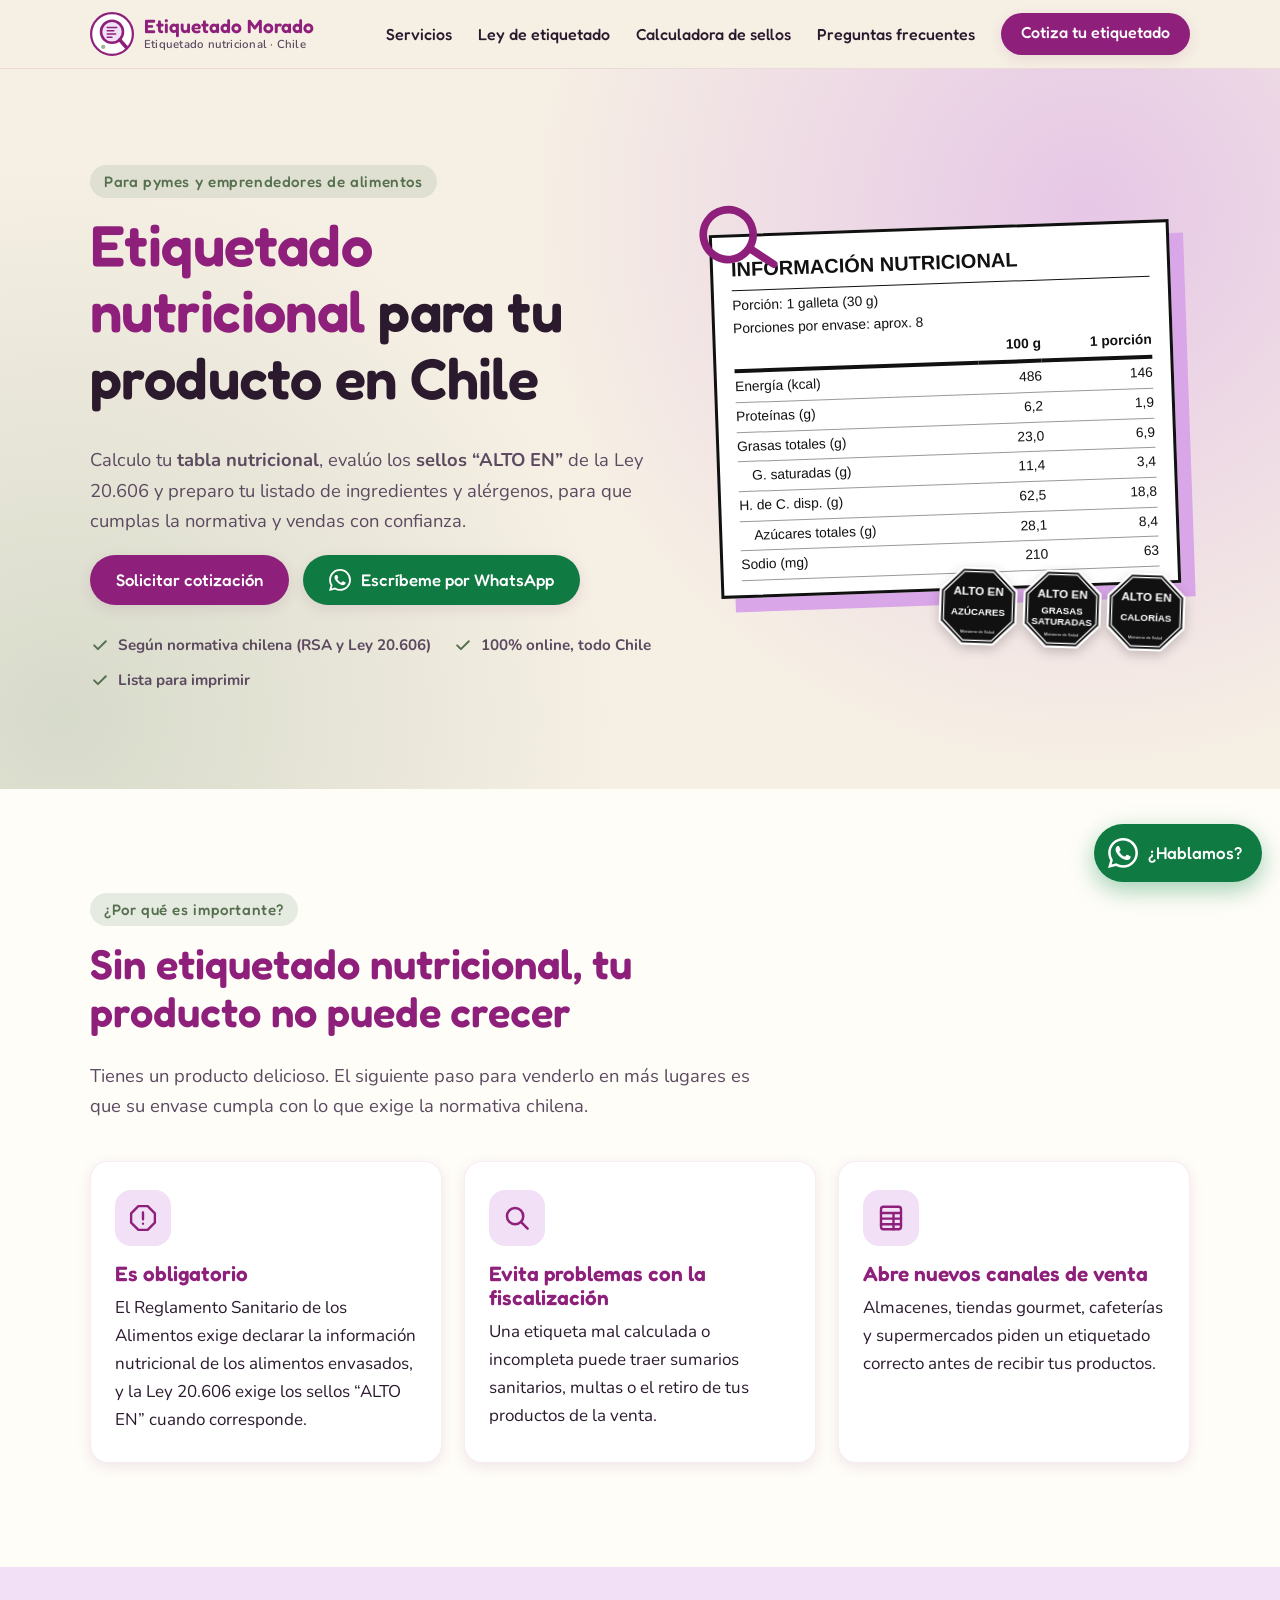
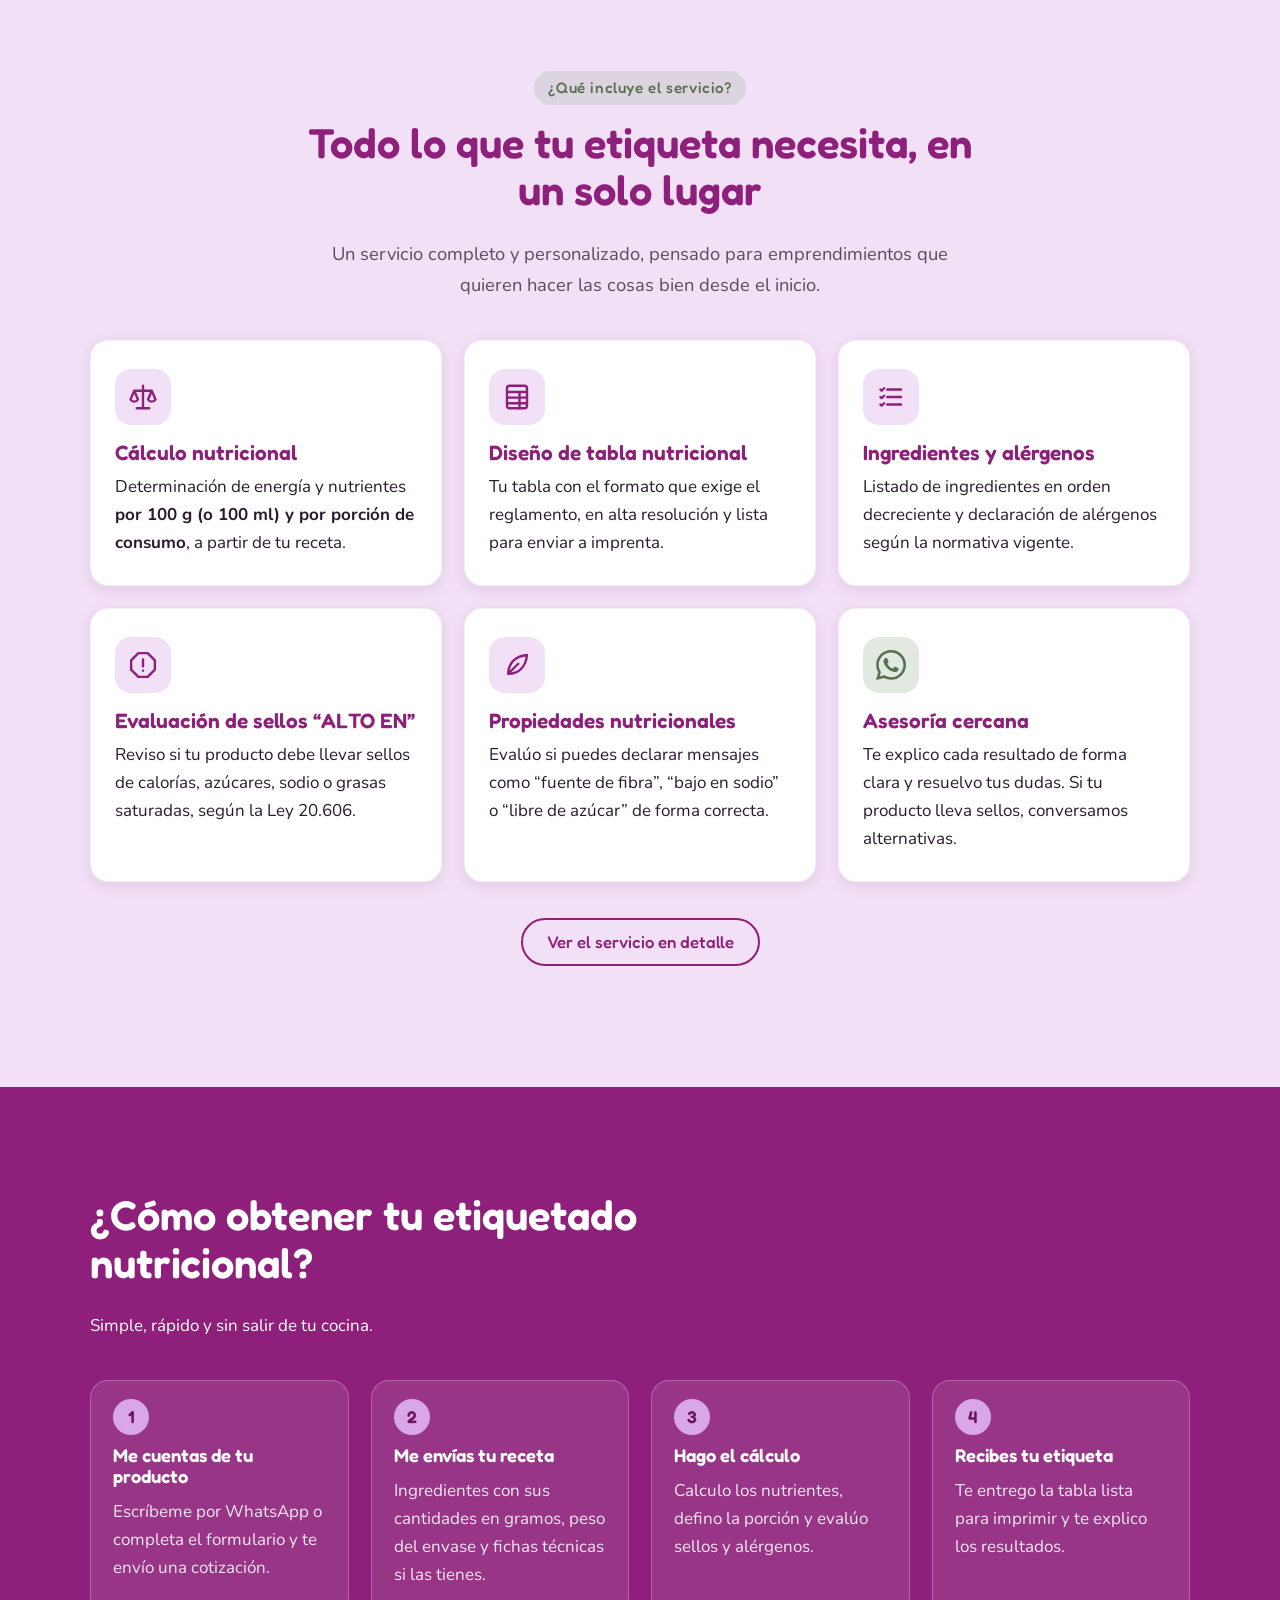
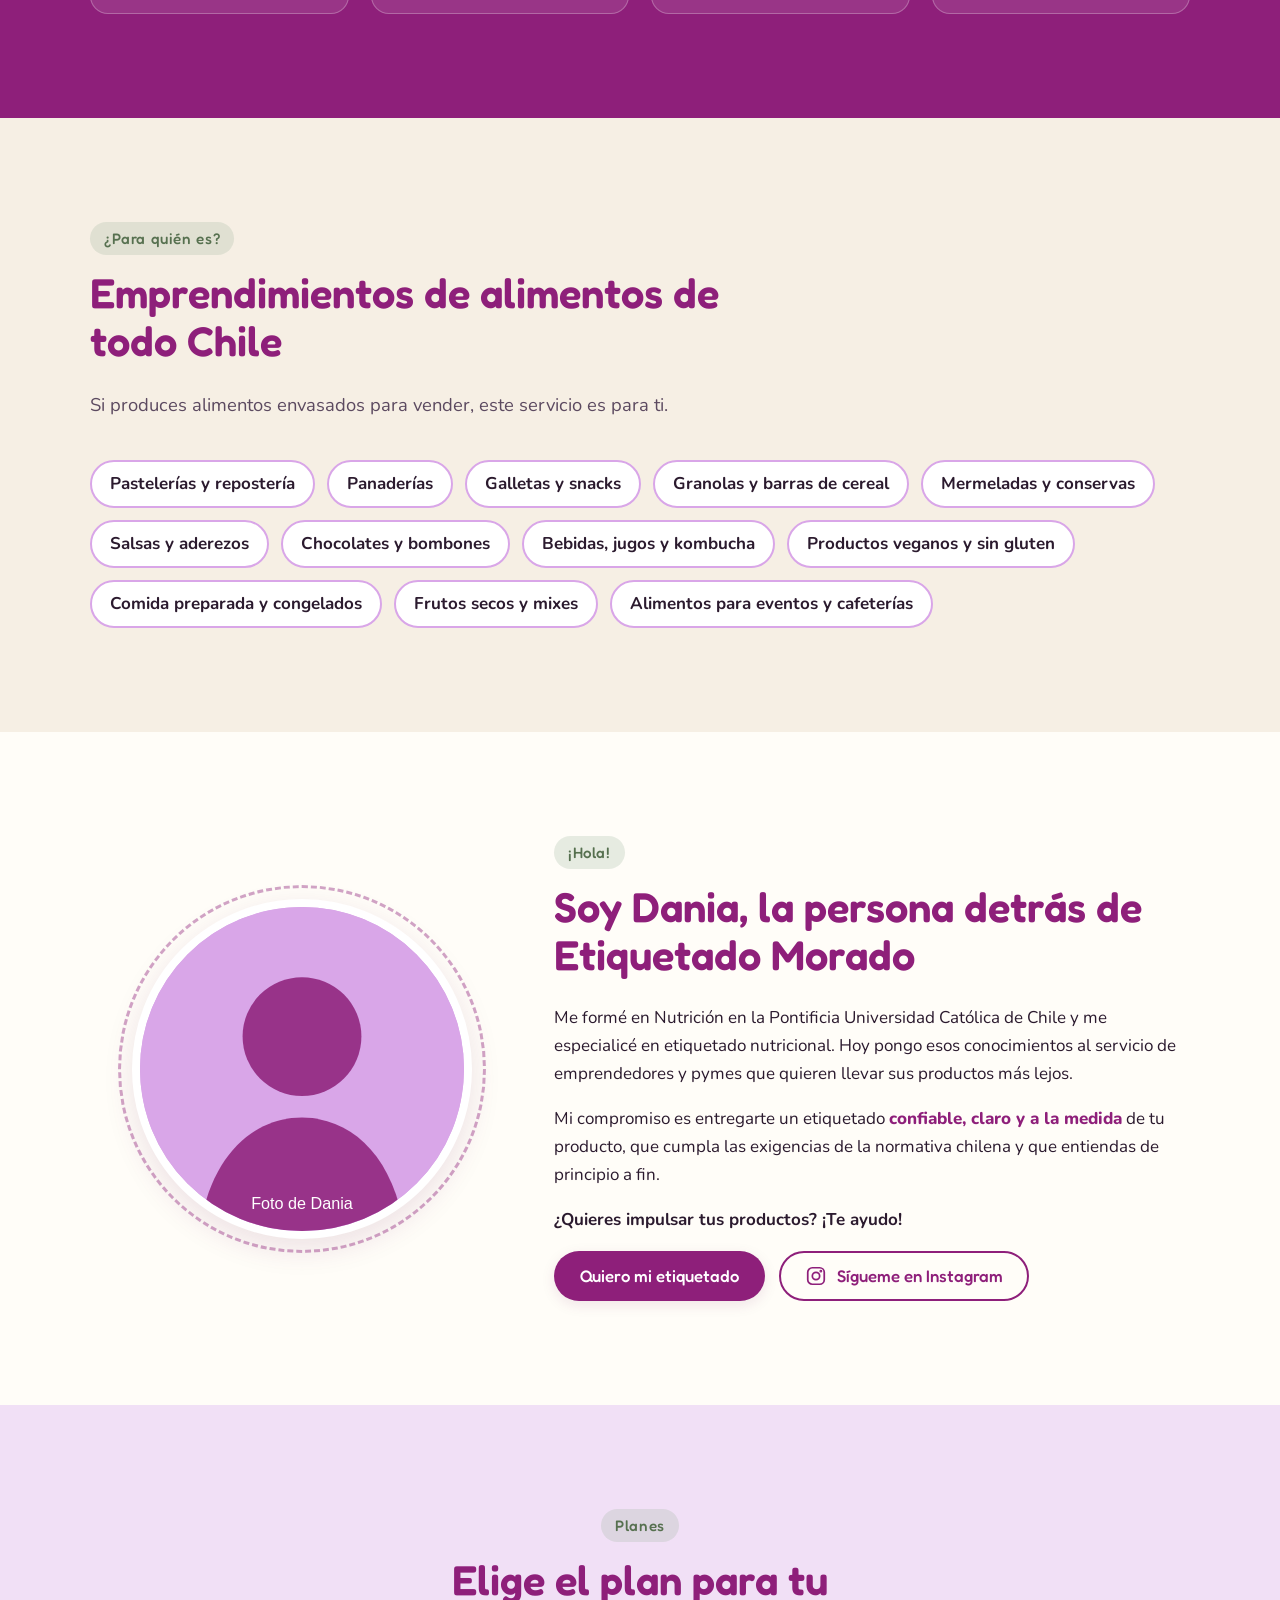
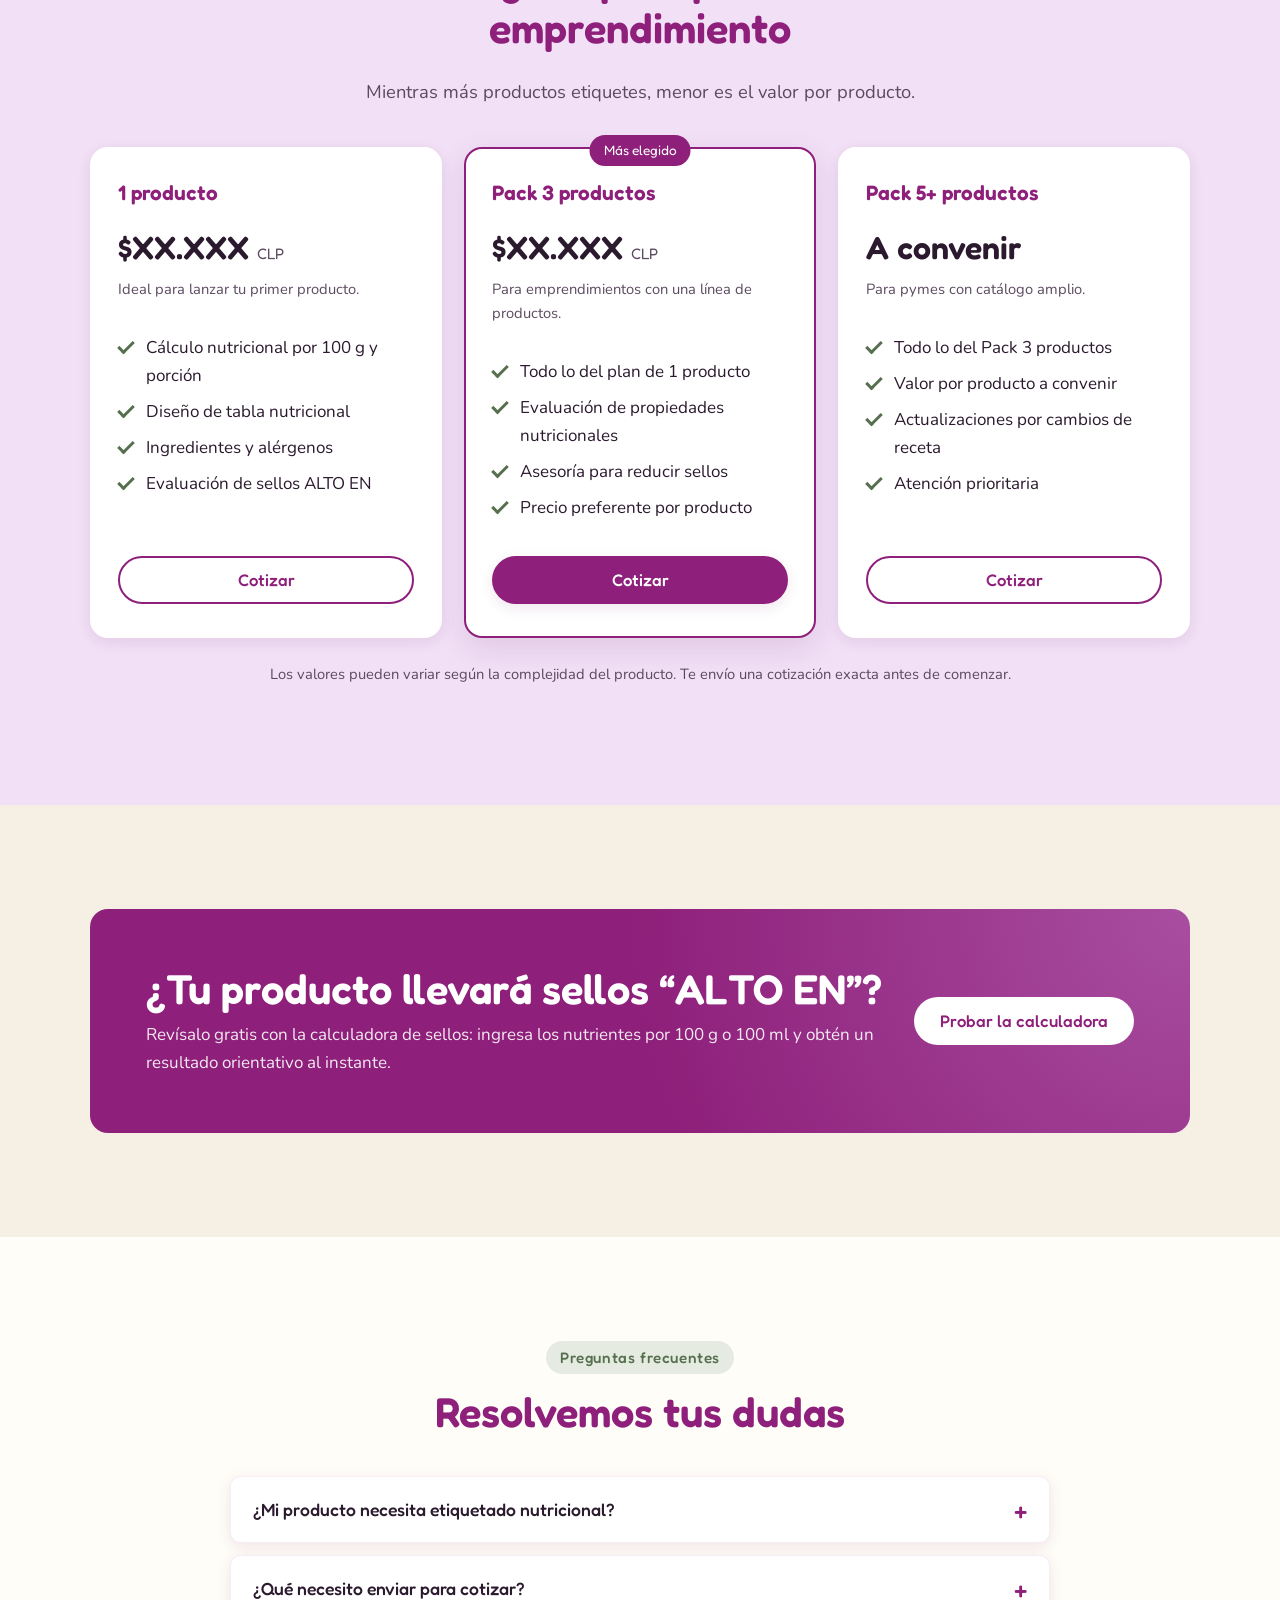
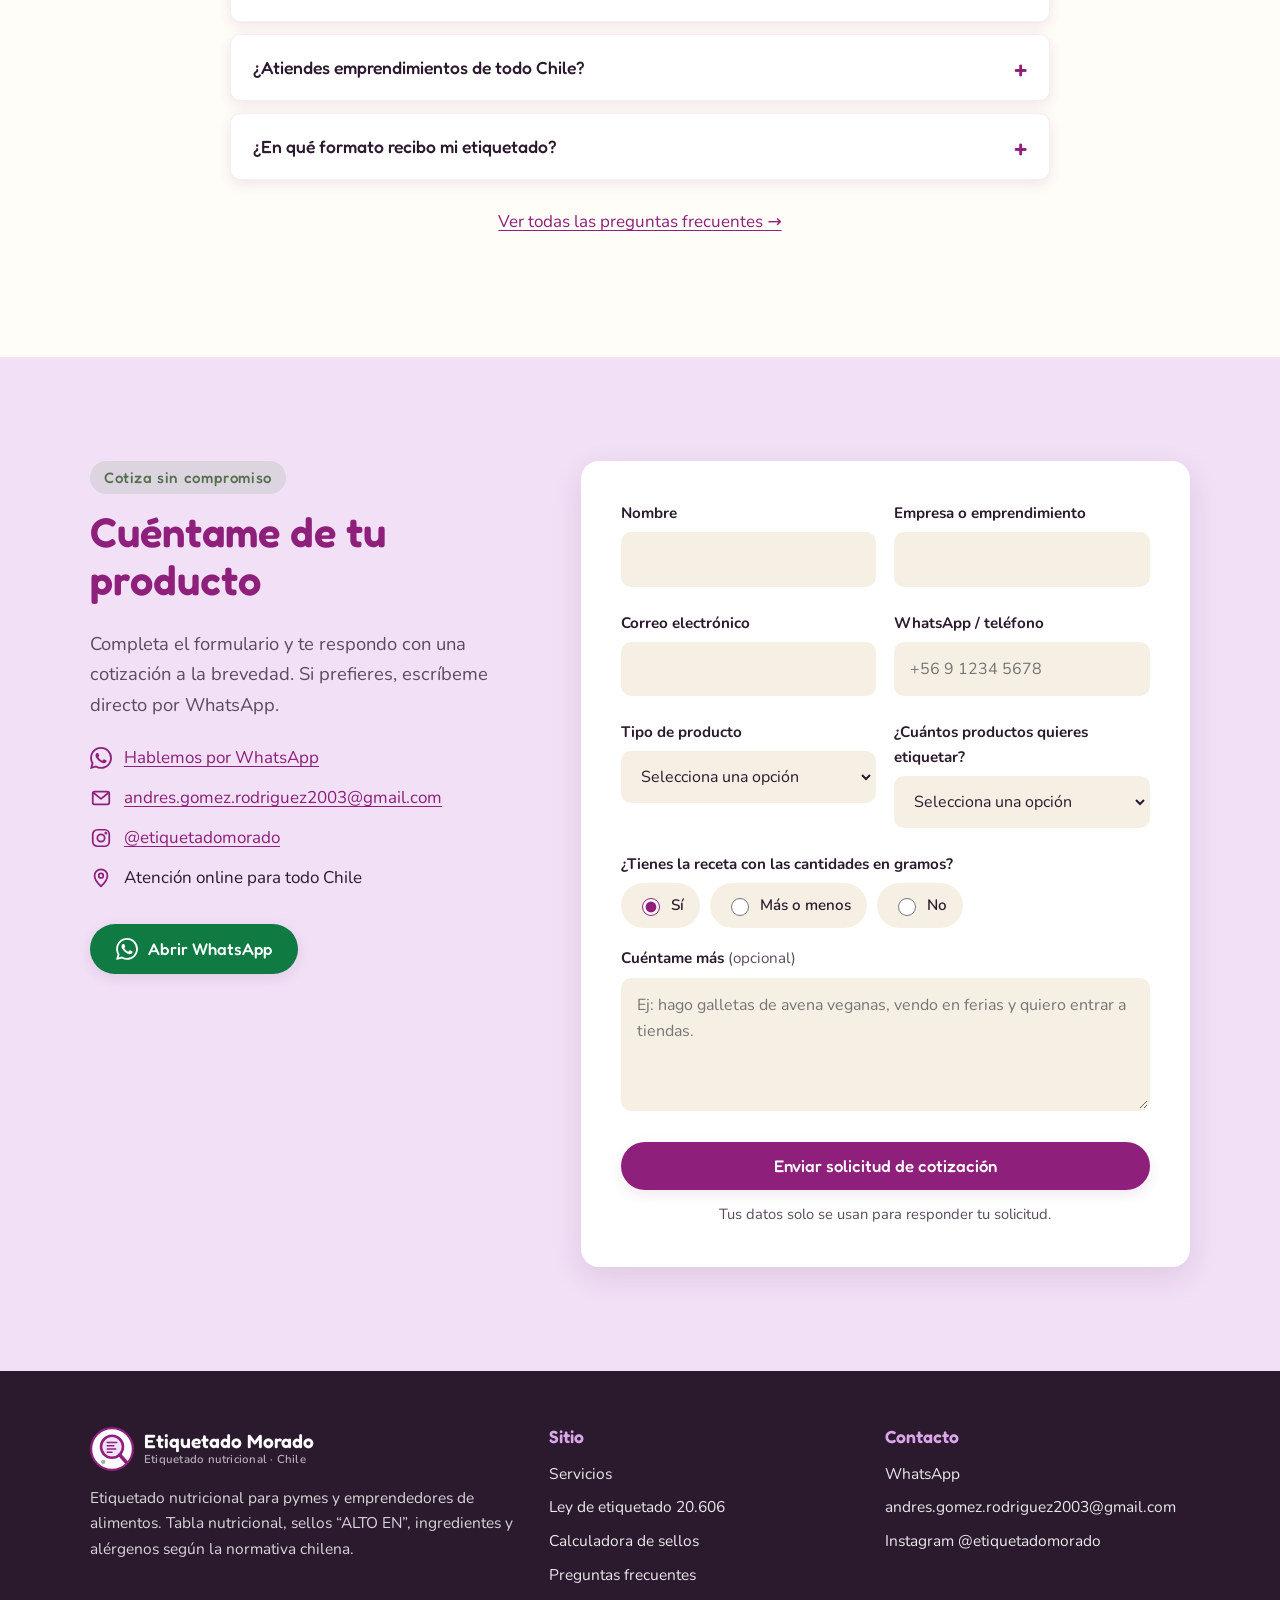
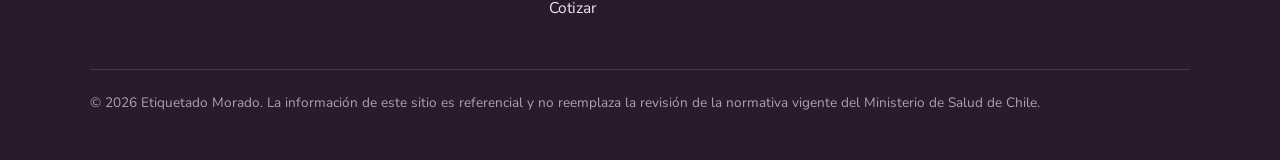
==== index.html @ d3779a8c "Initial commit}" ====
<!doctype html>
<html lang="es-CL">
<head>
  <meta charset="utf-8">
  <meta name="viewport" content="width=device-width, initial-scale=1, viewport-fit=cover">
  <title>Etiquetado Nutricional para Pymes y Emprendedores | Chile</title>
  <meta name="description" content="Tabla nutricional, sellos ALTO EN (Ley 20.606), ingredientes y alérgenos para tu producto. Etiquetado online para pymes de todo Chile. ¡Cotiza por WhatsApp!">
  <link rel="canonical" href="https://www.etiquetadomorado.cl/">
  <meta name="robots" content="index, follow, max-image-preview:large">
  <meta name="theme-color" content="#8e1f7a">

  <meta property="og:type" content="website">
  <meta property="og:locale" content="es_CL">
  <meta property="og:site_name" content="Etiquetado Morado">
  <meta property="og:title" content="Etiquetado nutricional para pymes y emprendedores en Chile">
  <meta property="og:description" content="Tabla nutricional, sellos ALTO EN, ingredientes y alérgenos. Cumple la normativa chilena y vende tus productos con confianza.">
  <meta property="og:url" content="https://www.etiquetadomorado.cl/">
  <meta property="og:image" content="https://www.etiquetadomorado.cl/assets/img/og-image.png">
  <meta property="og:image:width" content="1200">
  <meta property="og:image:height" content="630">
  <meta name="twitter:card" content="summary_large_image">

  <link rel="icon" href="/favicon.ico" sizes="48x48">
  <link rel="icon" href="/assets/img/logo.svg" type="image/svg+xml">
  <link rel="apple-touch-icon" href="/assets/img/apple-touch-icon.png">
  <link rel="manifest" href="/site.webmanifest">

  <link rel="preconnect" href="https://fonts.googleapis.com">
  <link rel="preconnect" href="https://fonts.gstatic.com" crossorigin>
  <link rel="stylesheet" href="https://fonts.googleapis.com/css2?family=Fredoka:wght@500;600&family=Nunito:wght@400;600;700;800&display=swap">
  <link rel="stylesheet" href="/css/styles.css">
  <script>document.documentElement.classList.add("js");</script>
  <script src="/js/config.js" defer></script>
  <script src="/js/main.js" defer></script>

  <script type="application/ld+json">
  {
    "@context": "https://schema.org",
    "@graph": [
      {
        "@type": "ProfessionalService",
        "@id": "https://www.etiquetadomorado.cl/#negocio",
        "name": "Etiquetado Morado",
        "description": "Servicio de elaboración de etiquetado nutricional para pymes y emprendedores de alimentos en Chile: tabla nutricional, sellos ALTO EN según Ley 20.606, ingredientes, alérgenos y propiedades nutricionales.",
        "url": "https://www.etiquetadomorado.cl/",
        "logo": "https://www.etiquetadomorado.cl/assets/img/logo.svg",
        "image": "https://www.etiquetadomorado.cl/assets/img/og-image.png",
        "email": "andres.gomez.rodriguez2003@gmail.com",
        "telephone": "+56979828311",
        "priceRange": "$$",
        "areaServed": { "@type": "Country", "name": "Chile" },
        "knowsLanguage": "es-CL",
        "founder": { "@id": "https://www.etiquetadomorado.cl/#dania" },
        "sameAs": ["https://www.instagram.com/etiquetadomorado/"],
        "hasOfferCatalog": {
          "@type": "OfferCatalog",
          "name": "Servicios de etiquetado nutricional",
          "itemListElement": [
            { "@type": "Offer", "itemOffered": { "@type": "Service", "name": "Cálculo de tabla nutricional por 100 g y por porción" } },
            { "@type": "Offer", "itemOffered": { "@type": "Service", "name": "Diseño de tabla nutricional lista para imprimir" } },
            { "@type": "Offer", "itemOffered": { "@type": "Service", "name": "Listado de ingredientes y declaración de alérgenos" } },
            { "@type": "Offer", "itemOffered": { "@type": "Service", "name": "Evaluación de sellos ALTO EN según Ley 20.606" } },
            { "@type": "Offer", "itemOffered": { "@type": "Service", "name": "Evaluación de propiedades nutricionales y saludables" } }
          ]
        }
      },
      {
        "@type": "Person",
        "@id": "https://www.etiquetadomorado.cl/#dania",
        "name": "Dania",
        "jobTitle": "Etiquetado nutricional",
        "alumniOf": { "@type": "CollegeOrUniversity", "name": "Pontificia Universidad Católica de Chile" },
        "worksFor": { "@id": "https://www.etiquetadomorado.cl/#negocio" }
      },
      {
        "@type": "WebSite",
        "@id": "https://www.etiquetadomorado.cl/#web",
        "url": "https://www.etiquetadomorado.cl/",
        "name": "Etiquetado Morado",
        "inLanguage": "es-CL",
        "publisher": { "@id": "https://www.etiquetadomorado.cl/#negocio" }
      },
      {
        "@type": "FAQPage",
        "mainEntity": [
          {
            "@type": "Question",
            "name": "¿Mi producto necesita etiquetado nutricional?",
            "acceptedAnswer": { "@type": "Answer", "text": "Sí, en Chile los alimentos envasados que se comercializan deben incluir rotulación nutricional según el Reglamento Sanitario de los Alimentos (DS 977/96), con algunas excepciones. Además, si superan los límites de la Ley 20.606 deben llevar los sellos ALTO EN." }
          },
          {
            "@type": "Question",
            "name": "¿Qué necesito enviar para cotizar mi etiquetado?",
            "acceptedAnswer": { "@type": "Answer", "text": "La receta con todos los ingredientes y sus cantidades en gramos, el peso neto del envase y, si las tienes, las fichas técnicas de tus ingredientes. Si no tienes todo, te ayudo a reunirlo." }
          },
          {
            "@type": "Question",
            "name": "¿Atiendes emprendimientos de todo Chile?",
            "acceptedAnswer": { "@type": "Answer", "text": "Sí. El servicio es 100% online, así que trabajo con pymes y emprendedores de cualquier región de Chile." }
          },
          {
            "@type": "Question",
            "name": "¿En qué formato recibo mi etiquetado?",
            "acceptedAnswer": { "@type": "Answer", "text": "Recibes la tabla nutricional diseñada en alta resolución (PDF y PNG), el listado de ingredientes y alérgenos y la evaluación de sellos, lista para que tu diseñador o imprenta la incorpore al envase." }
          }
        ]
      }
    ]
  }
  </script>
</head>
<body>
  <a class="skip-link" href="#contenido">Saltar al contenido</a>

  <svg width="0" height="0" style="position:absolute" aria-hidden="true" focusable="false">
    <symbol id="i-wsp" viewBox="0 0 24 24"><path fill="currentColor" d="M17.47 14.38c-.3-.15-1.76-.87-2.03-.97-.27-.1-.47-.15-.67.15-.2.3-.77.97-.94 1.16-.17.2-.35.22-.64.08-.3-.15-1.26-.47-2.39-1.48-.88-.79-1.48-1.76-1.65-2.06-.17-.3-.02-.46.13-.6.13-.14.3-.35.44-.52.15-.18.2-.3.3-.5.1-.2.05-.37-.02-.52-.08-.15-.67-1.61-.92-2.2-.24-.58-.49-.5-.67-.51h-.57c-.2 0-.52.07-.79.37-.27.3-1.04 1.02-1.04 2.48s1.07 2.88 1.21 3.07c.15.2 2.1 3.2 5.08 4.49.71.3 1.26.49 1.7.63.71.22 1.36.19 1.87.12.57-.09 1.76-.72 2-1.41.25-.7.25-1.29.18-1.41-.08-.13-.27-.2-.57-.35Zm-5.42 7.4h-.01a9.87 9.87 0 0 1-5.03-1.38l-.36-.21-3.74.98 1-3.65-.24-.37a9.86 9.86 0 0 1-1.51-5.26c0-5.45 4.44-9.88 9.89-9.88 2.64 0 5.12 1.03 6.99 2.9a9.83 9.83 0 0 1 2.89 6.99c0 5.45-4.44 9.88-9.88 9.88Zm8.41-18.3A11.82 11.82 0 0 0 12.05 0C5.5 0 .16 5.34.16 11.89c0 2.1.55 4.14 1.59 5.95L.06 24l6.3-1.65a11.88 11.88 0 0 0 5.69 1.45h.01c6.55 0 11.89-5.34 11.89-11.9 0-3.17-1.24-6.16-3.48-8.41Z"/></symbol>
    <symbol id="i-menu" viewBox="0 0 24 24"><path fill="none" stroke="currentColor" stroke-width="2.2" stroke-linecap="round" d="M4 7h16M4 12h16M4 17h16"/></symbol>
    <symbol id="i-check" viewBox="0 0 24 24"><path fill="none" stroke="currentColor" stroke-width="2.4" stroke-linecap="round" stroke-linejoin="round" d="m5 12.5 4.5 4.5L19 7.5"/></symbol>
    <symbol id="i-balanza" viewBox="0 0 24 24"><g fill="none" stroke="currentColor" stroke-width="1.9" stroke-linecap="round" stroke-linejoin="round"><path d="M12 3v18M7 21h10M5 7h14M5 7l-3 7a3.5 3.5 0 0 0 6 0L5 7Zm14 0-3 7a3.5 3.5 0 0 0 6 0l-3-7Z"/></g></symbol>
    <symbol id="i-tabla" viewBox="0 0 24 24"><g fill="none" stroke="currentColor" stroke-width="1.9" stroke-linecap="round"><rect x="4" y="3" width="16" height="18" rx="2"/><path d="M4 8h16M4 12.5h16M4 17h16M14 8v13"/></g></symbol>
    <symbol id="i-lista" viewBox="0 0 24 24"><g fill="none" stroke="currentColor" stroke-width="1.9" stroke-linecap="round" stroke-linejoin="round"><path d="M9 6h11M9 12h11M9 18h11"/><path d="m3.5 6 1 1 2-2M3.5 12l1 1 2-2M3.5 18l1 1 2-2"/></g></symbol>
    <symbol id="i-octogono" viewBox="0 0 24 24"><path fill="none" stroke="currentColor" stroke-width="1.9" stroke-linejoin="round" d="M8.3 2.5h7.4l5.8 5.8v7.4l-5.8 5.8H8.3l-5.8-5.8V8.3Z"/><path fill="none" stroke="currentColor" stroke-width="1.9" stroke-linecap="round" d="M12 7.5v5.5M12 16.5v.01"/></symbol>
    <symbol id="i-hoja" viewBox="0 0 24 24"><g fill="none" stroke="currentColor" stroke-width="1.9" stroke-linecap="round" stroke-linejoin="round"><path d="M5 19c0-8 5-14 15-15-1 10-7 15-15 15Z"/><path d="M5 19 13 11"/></g></symbol>
    <symbol id="i-mail" viewBox="0 0 24 24"><g fill="none" stroke="currentColor" stroke-width="1.9" stroke-linejoin="round"><rect x="3" y="5" width="18" height="14" rx="2"/><path d="m3.5 6 8.5 7 8.5-7"/></g></symbol>
    <symbol id="i-ig" viewBox="0 0 24 24"><g fill="none" stroke="currentColor" stroke-width="1.9"><rect x="3" y="3" width="18" height="18" rx="5"/><circle cx="12" cy="12" r="4"/><circle cx="17.3" cy="6.7" r=".6" fill="currentColor"/></g></symbol>
    <symbol id="i-chile" viewBox="0 0 24 24"><g fill="none" stroke="currentColor" stroke-width="1.9" stroke-linecap="round" stroke-linejoin="round"><path d="M12 21s-7-6.2-7-11.5a7 7 0 0 1 14 0C19 14.8 12 21 12 21Z"/><circle cx="12" cy="9.5" r="2.5"/></g></symbol>
    <symbol id="i-lupa" viewBox="0 0 24 24"><g fill="none" stroke="currentColor" stroke-width="2" stroke-linecap="round"><circle cx="10.5" cy="10.5" r="6.5"/><path d="m15.5 15.5 5 5"/></g></symbol>
  </svg>

  <header class="header">
    <div class="contenedor header__barra">
      <a class="logo" href="/" aria-label="Etiquetado Morado, ir al inicio">
        <img src="/assets/img/logo.svg" alt="" width="44" height="44">
        <span>Etiquetado Morado<small>Etiquetado nutricional · Chile</small></span>
      </a>
      <button class="nav__toggle" type="button" aria-expanded="false" aria-controls="nav" aria-label="Abrir menú">
        <svg aria-hidden="true"><use href="#i-menu"/></svg>
      </button>
      <nav id="nav" class="nav" aria-label="Principal">
        <ul>
          <li><a href="/servicios/">Servicios</a></li>
          <li><a href="/ley-de-etiquetado/">Ley de etiquetado</a></li>
          <li><a href="/calculadora-sellos/">Calculadora de sellos</a></li>
          <li><a href="/preguntas-frecuentes/">Preguntas frecuentes</a></li>
          <li><a class="btn btn--primario" href="/#cotizar">Cotiza tu etiquetado</a></li>
        </ul>
      </nav>
    </div>
  </header>

  <main id="contenido">
    <!-- HERO -->
    <section class="hero">
      <div class="contenedor hero__grid">
        <div>
          <span class="eyebrow">Para pymes y emprendedores de alimentos</span>
          <h1>Etiquetado nutricional <span>para tu producto en Chile</span></h1>
          <p class="lead">Calculo tu <strong>tabla nutricional</strong>, evalúo los <strong>sellos “ALTO EN”</strong> de la Ley 20.606 y preparo tu listado de ingredientes y alérgenos, para que cumplas la normativa y vendas con confianza.</p>
          <div class="acciones">
            <a class="btn btn--primario" href="#cotizar">Solicitar cotización</a>
            <a class="btn btn--wsp" href="https://wa.me/56979828311" data-wsp>
              <svg aria-hidden="true"><use href="#i-wsp"/></svg>
              Escríbeme por WhatsApp
            </a>
          </div>
          <ul class="hero__confianza">
            <li><svg aria-hidden="true"><use href="#i-check"/></svg>Según normativa chilena (RSA y Ley 20.606)</li>
            <li><svg aria-hidden="true"><use href="#i-check"/></svg>100% online, todo Chile</li>
            <li><svg aria-hidden="true"><use href="#i-check"/></svg>Lista para imprimir</li>
          </ul>
        </div>

        <div class="hero__visual" aria-hidden="true">
          <svg class="lupa-deco" viewBox="0 0 24 24"><use href="#i-lupa"/></svg>
          <div class="etiqueta-demo">
            <div class="etiqueta-demo__titulo">Información nutricional</div>
            <div>Porción: 1 galleta (30 g)</div>
            <div>Porciones por envase: aprox. 8</div>
            <table>
              <thead><tr><th></th><th>100 g</th><th>1 porción</th></tr></thead>
              <tbody>
                <tr><td>Energía (kcal)</td><td>486</td><td>146</td></tr>
                <tr><td>Proteínas (g)</td><td>6,2</td><td>1,9</td></tr>
                <tr><td>Grasas totales (g)</td><td>23,0</td><td>6,9</td></tr>
                <tr class="sub"><td>G. saturadas (g)</td><td>11,4</td><td>3,4</td></tr>
                <tr><td>H. de C. disp. (g)</td><td>62,5</td><td>18,8</td></tr>
                <tr class="sub"><td>Azúcares totales (g)</td><td>28,1</td><td>8,4</td></tr>
                <tr><td>Sodio (mg)</td><td>210</td><td>63</td></tr>
              </tbody>
            </table>
            <div class="etiqueta-demo__sellos">
              <img class="sello" src="/assets/img/sello-azucares.svg" alt="" width="78" height="78">
              <img class="sello" src="/assets/img/sello-grasas.svg" alt="" width="78" height="78">
              <img class="sello" src="/assets/img/sello-calorias.svg" alt="" width="78" height="78">
            </div>
          </div>
        </div>
      </div>
    </section>

    <!-- POR QUÉ -->
    <section class="seccion seccion--papel" aria-labelledby="t-porque">
      <div class="contenedor">
        <div class="seccion__intro revelar">
          <span class="eyebrow">¿Por qué es importante?</span>
          <h2 id="t-porque">Sin etiquetado nutricional, tu producto no puede crecer</h2>
          <p class="lead">Tienes un producto delicioso. El siguiente paso para venderlo en más lugares es que su envase cumpla con lo que exige la normativa chilena.</p>
        </div>
        <div class="grid grid--3">
          <article class="tarjeta revelar">
            <div class="tarjeta__icono"><svg aria-hidden="true"><use href="#i-octogono"/></svg></div>
            <h3>Es obligatorio</h3>
            <p>El Reglamento Sanitario de los Alimentos exige declarar la información nutricional de los alimentos envasados, y la Ley 20.606 exige los sellos “ALTO EN” cuando corresponde.</p>
          </article>
          <article class="tarjeta revelar">
            <div class="tarjeta__icono"><svg aria-hidden="true"><use href="#i-lupa"/></svg></div>
            <h3>Evita problemas con la fiscalización</h3>
            <p>Una etiqueta mal calculada o incompleta puede traer sumarios sanitarios, multas o el retiro de tus productos de la venta.</p>
          </article>
          <article class="tarjeta revelar">
            <div class="tarjeta__icono"><svg aria-hidden="true"><use href="#i-tabla"/></svg></div>
            <h3>Abre nuevos canales de venta</h3>
            <p>Almacenes, tiendas gourmet, cafeterías y supermercados piden un etiquetado correcto antes de recibir tus productos.</p>
          </article>
        </div>
      </div>
    </section>

    <!-- SERVICIO -->
    <section class="seccion seccion--lila" id="servicio" aria-labelledby="t-servicio">
      <div class="contenedor">
        <div class="seccion__intro seccion__intro--centro revelar">
          <span class="eyebrow">¿Qué incluye el servicio?</span>
          <h2 id="t-servicio">Todo lo que tu etiqueta necesita, en un solo lugar</h2>
          <p class="lead">Un servicio completo y personalizado, pensado para emprendimientos que quieren hacer las cosas bien desde el inicio.</p>
        </div>
        <div class="grid grid--3">
          <article class="tarjeta revelar">
            <div class="tarjeta__icono"><svg aria-hidden="true"><use href="#i-balanza"/></svg></div>
            <h3>Cálculo nutricional</h3>
            <p>Determinación de energía y nutrientes <strong>por 100 g (o 100 ml) y por porción de consumo</strong>, a partir de tu receta.</p>
          </article>
          <article class="tarjeta revelar">
            <div class="tarjeta__icono"><svg aria-hidden="true"><use href="#i-tabla"/></svg></div>
            <h3>Diseño de tabla nutricional</h3>
            <p>Tu tabla con el formato que exige el reglamento, en alta resolución y lista para enviar a imprenta.</p>
          </article>
          <article class="tarjeta revelar">
            <div class="tarjeta__icono"><svg aria-hidden="true"><use href="#i-lista"/></svg></div>
            <h3>Ingredientes y alérgenos</h3>
            <p>Listado de ingredientes en orden decreciente y declaración de alérgenos según la normativa vigente.</p>
          </article>
          <article class="tarjeta revelar">
            <div class="tarjeta__icono"><svg aria-hidden="true"><use href="#i-octogono"/></svg></div>
            <h3>Evaluación de sellos “ALTO EN”</h3>
            <p>Reviso si tu producto debe llevar sellos de calorías, azúcares, sodio o grasas saturadas, según la Ley 20.606.</p>
          </article>
          <article class="tarjeta revelar">
            <div class="tarjeta__icono"><svg aria-hidden="true"><use href="#i-hoja"/></svg></div>
            <h3>Propiedades nutricionales</h3>
            <p>Evalúo si puedes declarar mensajes como “fuente de fibra”, “bajo en sodio” o “libre de azúcar” de forma correcta.</p>
          </article>
          <article class="tarjeta tarjeta--salvia revelar">
            <div class="tarjeta__icono"><svg aria-hidden="true"><use href="#i-wsp"/></svg></div>
            <h3>Asesoría cercana</h3>
            <p>Te explico cada resultado de forma clara y resuelvo tus dudas. Si tu producto lleva sellos, conversamos alternativas.</p>
          </article>
        </div>
        <p style="text-align:center;margin-top:36px">
          <a class="btn btn--borde" href="/servicios/">Ver el servicio en detalle</a>
        </p>
      </div>
    </section>

    <!-- CÓMO FUNCIONA -->
    <section class="seccion seccion--morado" aria-labelledby="t-proceso">
      <div class="contenedor">
        <div class="seccion__intro revelar">
          <h2 id="t-proceso">¿Cómo obtener tu etiquetado nutricional?</h2>
          <p>Simple, rápido y sin salir de tu cocina.</p>
        </div>
        <ol class="pasos">
          <li class="revelar">
            <h3>Me cuentas de tu producto</h3>
            <p>Escríbeme por WhatsApp o completa el formulario y te envío una cotización.</p>
          </li>
          <li class="revelar">
            <h3>Me envías tu receta</h3>
            <p>Ingredientes con sus cantidades en gramos, peso del envase y fichas técnicas si las tienes.</p>
          </li>
          <li class="revelar">
            <h3>Hago el cálculo</h3>
            <p>Calculo los nutrientes, defino la porción y evalúo sellos y alérgenos.</p>
          </li>
          <li class="revelar">
            <h3>Recibes tu etiqueta</h3>
            <p>Te entrego la tabla lista para imprimir y te explico los resultados.</p>
          </li>
        </ol>
      </div>
    </section>

    <!-- PARA QUIÉN -->
    <section class="seccion" aria-labelledby="t-rubros">
      <div class="contenedor">
        <div class="seccion__intro revelar">
          <span class="eyebrow">¿Para quién es?</span>
          <h2 id="t-rubros">Emprendimientos de alimentos de todo Chile</h2>
          <p class="lead">Si produces alimentos envasados para vender, este servicio es para ti.</p>
        </div>
        <ul class="chips revelar">
          <li>Pastelerías y repostería</li>
          <li>Panaderías</li>
          <li>Galletas y snacks</li>
          <li>Granolas y barras de cereal</li>
          <li>Mermeladas y conservas</li>
          <li>Salsas y aderezos</li>
          <li>Chocolates y bombones</li>
          <li>Bebidas, jugos y kombucha</li>
          <li>Productos veganos y sin gluten</li>
          <li>Comida preparada y congelados</li>
          <li>Frutos secos y mixes</li>
          <li>Alimentos para eventos y cafeterías</li>
        </ul>
      </div>
    </section>

    <!-- SOBRE MÍ -->
    <section class="seccion seccion--papel" id="sobre-mi" aria-labelledby="t-sobre">
      <div class="contenedor sobre">
        <div class="sobre__foto revelar">
          <!-- TODO: reemplazar por una foto real de Dania (cuadrada, mín. 600×600, WebP) -->
          <img src="/assets/img/dania.svg" alt="Dania, a cargo de Etiquetado Morado" width="600" height="600" loading="lazy">
        </div>
        <div class="revelar">
          <span class="eyebrow">¡Hola!</span>
          <h2 id="t-sobre">Soy Dania, la persona detrás de Etiquetado Morado</h2>
          <!-- TODO: confirmar con la clienta su título/formación exacta -->
          <p>Me formé en Nutrición en la Pontificia Universidad Católica de Chile y me especialicé en etiquetado nutricional. Hoy pongo esos conocimientos al servicio de emprendedores y pymes que quieren llevar sus productos más lejos.</p>
          <p>Mi compromiso es entregarte un etiquetado <span class="resaltado">confiable, claro y a la medida</span> de tu producto, que cumpla las exigencias de la normativa chilena y que entiendas de principio a fin.</p>
          <p><strong>¿Quieres impulsar tus productos? ¡Te ayudo!</strong></p>
          <div class="acciones">
            <a class="btn btn--primario" href="#cotizar">Quiero mi etiquetado</a>
            <a class="btn btn--borde" href="https://www.instagram.com/etiquetadomorado/" target="_blank" rel="noopener">
              <svg aria-hidden="true"><use href="#i-ig"/></svg>
              Sígueme en Instagram
            </a>
          </div>
        </div>
      </div>
    </section>

    <!-- PLANES -->
    <section class="seccion seccion--lila" id="planes" aria-labelledby="t-planes">
      <div class="contenedor">
        <div class="seccion__intro seccion__intro--centro revelar">
          <span class="eyebrow">Planes</span>
          <h2 id="t-planes">Elige el plan para tu emprendimiento</h2>
          <p class="lead">Mientras más productos etiquetes, menor es el valor por producto.</p>
        </div>
        <!-- TODO: reemplazar precios $XX.XXX por los valores reales -->
        <div class="grid grid--3">
          <article class="plan revelar">
            <h3>1 producto</h3>
            <p class="plan__precio">$XX.XXX <small>CLP</small></p>
            <p class="nota">Ideal para lanzar tu primer producto.</p>
            <ul>
              <li>Cálculo nutricional por 100 g y porción</li>
              <li>Diseño de tabla nutricional</li>
              <li>Ingredientes y alérgenos</li>
              <li>Evaluación de sellos ALTO EN</li>
            </ul>
            <a class="btn btn--borde btn--bloque" href="#cotizar">Cotizar</a>
          </article>
          <article class="plan plan--destacado revelar">
            <span class="plan__etiqueta">Más elegido</span>
            <h3>Pack 3 productos</h3>
            <p class="plan__precio">$XX.XXX <small>CLP</small></p>
            <p class="nota">Para emprendimientos con una línea de productos.</p>
            <ul>
              <li>Todo lo del plan de 1 producto</li>
              <li>Evaluación de propiedades nutricionales</li>
              <li>Asesoría para reducir sellos</li>
              <li>Precio preferente por producto</li>
            </ul>
            <a class="btn btn--primario btn--bloque" href="#cotizar">Cotizar</a>
          </article>
          <article class="plan revelar">
            <h3>Pack 5+ productos</h3>
            <p class="plan__precio">A convenir</p>
            <p class="nota">Para pymes con catálogo amplio.</p>
            <ul>
              <li>Todo lo del Pack 3 productos</li>
              <li>Valor por producto a convenir</li>
              <li>Actualizaciones por cambios de receta</li>
              <li>Atención prioritaria</li>
            </ul>
            <a class="btn btn--borde btn--bloque" href="#cotizar">Cotizar</a>
          </article>
        </div>
        <p class="nota" style="text-align:center;margin-top:24px">Los valores pueden variar según la complejidad del producto. Te envío una cotización exacta antes de comenzar.</p>
      </div>
    </section>

    <!-- TESTIMONIOS: activar cuando existan testimonios reales de clientes (no inventar reseñas)
    <section class="seccion" aria-labelledby="t-testimonios">
      <div class="contenedor">
        <h2 id="t-testimonios">Lo que dicen mis clientes</h2>
        <div class="grid grid--3">
          <figure class="tarjeta"><blockquote>…</blockquote><figcaption>Nombre, Emprendimiento</figcaption></figure>
        </div>
      </div>
    </section>
    -->

    <!-- CALCULADORA TEASER -->
    <section class="seccion" aria-labelledby="t-calc">
      <div class="contenedor">
        <div class="cta-banda revelar">
          <div>
            <h2 id="t-calc">¿Tu producto llevará sellos “ALTO EN”?</h2>
            <p>Revísalo gratis con la calculadora de sellos: ingresa los nutrientes por 100 g o 100 ml y obtén un resultado orientativo al instante.</p>
          </div>
          <a class="btn btn--blanco" href="/calculadora-sellos/">Probar la calculadora</a>
        </div>
      </div>
    </section>

    <!-- FAQ -->
    <section class="seccion seccion--papel" aria-labelledby="t-faq">
      <div class="contenedor">
        <div class="seccion__intro seccion__intro--centro revelar">
          <span class="eyebrow">Preguntas frecuentes</span>
          <h2 id="t-faq">Resolvemos tus dudas</h2>
        </div>
        <div class="faq">
          <details>
            <summary>¿Mi producto necesita etiquetado nutricional?</summary>
            <div class="faq__respuesta"><p>Sí. En Chile los alimentos envasados que se comercializan deben incluir rotulación nutricional según el Reglamento Sanitario de los Alimentos (DS 977/96), con algunas excepciones. Además, si superan los límites de la <a href="/ley-de-etiquetado/">Ley 20.606</a>, deben llevar los sellos “ALTO EN”.</p></div>
          </details>
          <details>
            <summary>¿Qué necesito enviar para cotizar?</summary>
            <div class="faq__respuesta"><p>La receta con todos los ingredientes y sus cantidades en gramos, el peso neto del envase y, si las tienes, las fichas técnicas de tus ingredientes. Si no tienes todo, te ayudo a reunirlo.</p></div>
          </details>
          <details>
            <summary>¿Atiendes emprendimientos de todo Chile?</summary>
            <div class="faq__respuesta"><p>Sí. El servicio es 100% online, así que trabajo con pymes y emprendedores de cualquier región de Chile.</p></div>
          </details>
          <details>
            <summary>¿En qué formato recibo mi etiquetado?</summary>
            <div class="faq__respuesta"><p>Recibes la tabla nutricional diseñada en alta resolución (PDF y PNG), el listado de ingredientes y alérgenos y la evaluación de sellos, lista para que tu diseñador o imprenta la incorpore al envase.</p></div>
          </details>
        </div>
        <p style="text-align:center;margin-top:28px"><a href="/preguntas-frecuentes/">Ver todas las preguntas frecuentes →</a></p>
      </div>
    </section>

    <!-- CONTACTO -->
    <section class="seccion seccion--lila" id="cotizar" aria-labelledby="t-cotizar">
      <div class="contenedor contacto">
        <div class="contacto__info revelar">
          <span class="eyebrow">Cotiza sin compromiso</span>
          <h2 id="t-cotizar">Cuéntame de tu producto</h2>
          <p class="lead">Completa el formulario y te respondo con una cotización a la brevedad. Si prefieres, escríbeme directo por WhatsApp.</p>
          <ul class="contacto__lista">
            <li><svg aria-hidden="true"><use href="#i-wsp"/></svg><a href="https://wa.me/56979828311" data-wsp>Hablemos por WhatsApp</a></li>
            <li><svg aria-hidden="true"><use href="#i-mail"/></svg><a href="mailto:andres.gomez.rodriguez2003@gmail.com" data-email data-email-texto>andres.gomez.rodriguez2003@gmail.com</a></li>
            <li><svg aria-hidden="true"><use href="#i-ig"/></svg><a href="https://www.instagram.com/etiquetadomorado/" target="_blank" rel="noopener">@etiquetadomorado</a></li>
            <li><svg aria-hidden="true"><use href="#i-chile"/></svg>Atención online para todo Chile</li>
          </ul>
          <a class="btn btn--wsp" href="https://wa.me/56979828311" data-wsp>
            <svg aria-hidden="true"><use href="#i-wsp"/></svg>
            Abrir WhatsApp
          </a>
        </div>

        <!-- Envío con Web3Forms (https://web3forms.com). Ver README → "Formulario de contacto". -->
        <form id="form-cotizacion" class="formulario revelar" name="cotizacion" method="POST" action="https://api.web3forms.com/submit" novalidate>
          <!-- TODO: reemplazar por la Access Key de Web3Forms (se obtiene gratis con el correo de Dania) -->
          <input type="hidden" name="access_key" value="TU_ACCESS_KEY_WEB3FORMS">
          <input type="hidden" name="subject" value="Nueva solicitud de cotización desde la web">
          <input type="hidden" name="from_name" value="Web Etiquetado Morado">
          <input type="hidden" name="redirect" value="https://www.etiquetadomorado.cl/gracias/">
          <p class="oculto-bot" aria-hidden="true">
            <label>No completar este campo: <input type="checkbox" name="botcheck" tabindex="-1" autocomplete="off"></label>
          </p>
          <div class="form-grid">
            <div class="campo">
              <label for="f-nombre">Nombre</label>
              <input id="f-nombre" name="nombre" type="text" autocomplete="name" required aria-describedby="e-nombre">
              <span class="campo__error" id="e-nombre" aria-live="polite"></span>
            </div>
            <div class="campo">
              <label for="f-empresa">Empresa o emprendimiento</label>
              <input id="f-empresa" name="empresa" type="text" autocomplete="organization" required aria-describedby="e-empresa">
              <span class="campo__error" id="e-empresa" aria-live="polite"></span>
            </div>
            <div class="campo">
              <label for="f-email">Correo electrónico</label>
              <input id="f-email" name="email" type="email" autocomplete="email" required aria-describedby="e-email">
              <span class="campo__error" id="e-email" aria-live="polite"></span>
            </div>
            <div class="campo">
              <label for="f-telefono">WhatsApp / teléfono</label>
              <input id="f-telefono" name="telefono" type="tel" autocomplete="tel" placeholder="+56 9 1234 5678" pattern="^\+?[0-9\s\-]{8,16}$" required aria-describedby="e-telefono">
              <span class="campo__error" id="e-telefono" aria-live="polite"></span>
            </div>
            <div class="campo">
              <label for="f-tipo">Tipo de producto</label>
              <select id="f-tipo" name="tipo_producto" required aria-describedby="e-tipo">
                <option value="">Selecciona una opción</option>
                <option>Pastelería o repostería</option>
                <option>Panadería</option>
                <option>Galletas o snacks</option>
                <option>Granola, cereales o barras</option>
                <option>Mermeladas, conservas o salsas</option>
                <option>Chocolates o confites</option>
                <option>Bebidas o jugos</option>
                <option>Comida preparada o congelados</option>
                <option>Otro</option>
              </select>
              <span class="campo__error" id="e-tipo" aria-live="polite"></span>
            </div>
            <div class="campo">
              <label for="f-cantidad">¿Cuántos productos quieres etiquetar?</label>
              <select id="f-cantidad" name="cantidad_productos" required aria-describedby="e-cantidad">
                <option value="">Selecciona una opción</option>
                <option>1</option>
                <option>2 a 3</option>
                <option>4 a 10</option>
                <option>Más de 10</option>
              </select>
              <span class="campo__error" id="e-cantidad" aria-live="polite"></span>
            </div>
            <div class="campo campo--completo">
              <fieldset>
                <legend>¿Tienes la receta con las cantidades en gramos?</legend>
                <div class="radios">
                  <label><input type="radio" name="tiene_receta" value="Sí" checked> Sí</label>
                  <label><input type="radio" name="tiene_receta" value="Más o menos"> Más o menos</label>
                  <label><input type="radio" name="tiene_receta" value="No"> No</label>
                </div>
              </fieldset>
            </div>
            <div class="campo campo--completo">
              <label for="f-mensaje">Cuéntame más <span class="opcional">(opcional)</span></label>
              <textarea id="f-mensaje" name="mensaje" rows="4" placeholder="Ej: hago galletas de avena veganas, vendo en ferias y quiero entrar a tiendas."></textarea>
            </div>
          </div>
          <div class="formulario__pie">
            <div id="form-estado" class="form-estado" role="alert" tabindex="-1" hidden>
              No pudimos enviar tu solicitud. Inténtalo de nuevo o
              <a href="https://wa.me/56979828311" data-wsp>escríbeme directo por WhatsApp</a>.
            </div>
            <button class="btn btn--primario btn--bloque" type="submit">Enviar solicitud de cotización</button>
            <p class="nota">Tus datos solo se usan para responder tu solicitud.</p>
          </div>
        </form>
      </div>
    </section>
  </main>

  <footer class="footer">
    <div class="contenedor">
      <div class="footer__grid">
        <div>
          <a class="logo" href="/">
            <img src="/assets/img/logo.svg" alt="" width="44" height="44" loading="lazy">
            <span>Etiquetado Morado<small>Etiquetado nutricional · Chile</small></span>
          </a>
          <p>Etiquetado nutricional para pymes y emprendedores de alimentos. Tabla nutricional, sellos “ALTO EN”, ingredientes y alérgenos según la normativa chilena.</p>
        </div>
        <div>
          <h2>Sitio</h2>
          <ul>
            <li><a href="/servicios/">Servicios</a></li>
            <li><a href="/ley-de-etiquetado/">Ley de etiquetado 20.606</a></li>
            <li><a href="/calculadora-sellos/">Calculadora de sellos</a></li>
            <li><a href="/preguntas-frecuentes/">Preguntas frecuentes</a></li>
            <li><a href="/#cotizar">Cotizar</a></li>
          </ul>
        </div>
        <div>
          <h2>Contacto</h2>
          <ul>
            <li><a href="https://wa.me/56979828311" data-wsp>WhatsApp</a></li>
            <li><a href="mailto:andres.gomez.rodriguez2003@gmail.com" data-email data-email-texto>andres.gomez.rodriguez2003@gmail.com</a></li>
            <li><a href="https://www.instagram.com/etiquetadomorado/" target="_blank" rel="noopener">Instagram @etiquetadomorado</a></li>
          </ul>
        </div>
      </div>
      <p class="footer__legal">© <span data-anio>2026</span> Etiquetado Morado. La información de este sitio es referencial y no reemplaza la revisión de la normativa vigente del Ministerio de Salud de Chile.</p>
    </div>
  </footer>

  <a class="wsp-flotante" href="https://wa.me/56979828311" data-wsp aria-label="Escríbeme por WhatsApp">
    <svg aria-hidden="true"><use href="#i-wsp"/></svg>
    <span class="wsp-flotante__texto">¿Hablamos?</span>
  </a>
</body>
</html>
---- css/styles.css ----
/* =========================================================
   Etiquetado Morado — estilos globales (mobile-first)
   ========================================================= */

:root {
  --morado: #8e1f7a;
  --morado-oscuro: #6b155b;
  --lila: #d9a6e8;
  --lila-claro: #f1e0f6;
  --salvia: #9db59a;
  --salvia-oscuro: #56704f;
  --crema: #f6efe4;
  --papel: #fffdf8;
  --texto: #2b1a2e;
  --texto-suave: #5c4a60;
  --blanco: #ffffff;
  --negro: #111111;
  --wsp: #25d366;
  --wsp-oscuro: #0f7a41;

  --font-titulos: "Fredoka", "Baloo 2", "Trebuchet MS", system-ui, sans-serif;
  --font-cuerpo: "Nunito", "Segoe UI", system-ui, -apple-system, sans-serif;

  --radio: 18px;
  --radio-sm: 10px;
  --sombra: 0 10px 30px rgba(107, 21, 91, 0.12);
  --sombra-sm: 0 4px 14px rgba(107, 21, 91, 0.1);
  --ancho: 1140px;
  --header-h: 68px;
}

*,
*::before,
*::after {
  box-sizing: border-box;
}

html {
  scroll-behavior: smooth;
  scroll-padding-top: calc(var(--header-h) + 12px);
  -webkit-text-size-adjust: 100%;
}

body {
  margin: 0;
  font-family: var(--font-cuerpo);
  font-size: 1.0625rem;
  line-height: 1.65;
  color: var(--texto);
  background: var(--crema);
}

img,
svg {
  max-width: 100%;
  height: auto;
  display: block;
}

a {
  color: var(--morado);
  text-underline-offset: 3px;
}

a:hover {
  color: var(--morado-oscuro);
}

h1,
h2,
h3,
h4 {
  font-family: var(--font-titulos);
  line-height: 1.15;
  color: var(--morado);
  margin: 0 0 0.6em;
  font-weight: 600;
}

h1 {
  font-size: clamp(2.1rem, 6vw, 3.6rem);
  letter-spacing: -0.01em;
}

h2 {
  font-size: clamp(1.7rem, 4.2vw, 2.6rem);
}

h3 {
  font-size: 1.3rem;
}

p {
  margin: 0 0 1em;
}

:focus-visible {
  outline: 3px solid var(--morado);
  outline-offset: 3px;
  border-radius: 4px;
}

.sr-only {
  position: absolute;
  width: 1px;
  height: 1px;
  padding: 0;
  margin: -1px;
  overflow: hidden;
  clip: rect(0, 0, 0, 0);
  white-space: nowrap;
  border: 0;
}

.skip-link {
  position: absolute;
  left: 16px;
  top: -100px;
  z-index: 200;
  background: var(--morado);
  color: var(--blanco);
  padding: 10px 16px;
  border-radius: var(--radio-sm);
}

.skip-link:focus {
  top: 12px;
  color: var(--blanco);
}

.contenedor {
  width: 100%;
  max-width: var(--ancho);
  margin-inline: auto;
  padding-inline: 20px;
}

.seccion {
  padding-block: clamp(56px, 9vw, 104px);
}

.seccion--lila {
  background: var(--lila-claro);
}

.seccion--morado {
  background: var(--morado);
  color: var(--blanco);
}

.seccion--morado h2,
.seccion--morado h3 {
  color: var(--blanco);
}

.seccion--papel {
  background: var(--papel);
}

.seccion__intro {
  max-width: 680px;
  margin-bottom: 40px;
}

.seccion__intro--centro {
  margin-inline: auto;
  text-align: center;
}

.eyebrow {
  display: inline-block;
  font-family: var(--font-titulos);
  font-weight: 500;
  font-size: 0.95rem;
  letter-spacing: 0.04em;
  color: var(--salvia-oscuro);
  background: rgba(157, 181, 154, 0.25);
  padding: 4px 14px;
  border-radius: 999px;
  margin-bottom: 14px;
}

.lead {
  font-size: 1.15rem;
  color: var(--texto-suave);
}

.resaltado {
  color: var(--morado);
  font-weight: 800;
}

/* ---------- Botones ---------- */

.btn {
  display: inline-flex;
  align-items: center;
  justify-content: center;
  gap: 10px;
  min-height: 48px;
  padding: 12px 24px;
  border-radius: 999px;
  border: 2px solid transparent;
  font-family: var(--font-titulos);
  font-weight: 500;
  font-size: 1.05rem;
  line-height: 1.2;
  text-decoration: none;
  cursor: pointer;
  transition: transform 0.15s ease, background-color 0.15s ease, box-shadow 0.15s ease;
}

.btn:hover {
  transform: translateY(-2px);
}

.btn svg {
  width: 22px;
  height: 22px;
  flex-shrink: 0;
}

.btn--primario {
  background: var(--morado);
  color: var(--blanco);
  box-shadow: var(--sombra-sm);
}

.btn--primario:hover {
  background: var(--morado-oscuro);
  color: var(--blanco);
}

.btn--wsp {
  background: var(--wsp-oscuro);
  color: var(--blanco);
  box-shadow: var(--sombra-sm);
}

.btn--wsp:hover {
  background: #0b6334;
  color: var(--blanco);
}

.btn--borde {
  background: transparent;
  border-color: var(--morado);
  color: var(--morado);
}

.btn--borde:hover {
  background: var(--morado);
  color: var(--blanco);
}

.btn--blanco {
  background: var(--blanco);
  color: var(--morado);
}

.btn--blanco:hover {
  background: var(--lila-claro);
  color: var(--morado-oscuro);
}

.btn--bloque {
  width: 100%;
}

.acciones {
  display: flex;
  flex-wrap: wrap;
  gap: 14px;
}

/* ---------- Header ---------- */

.header {
  position: sticky;
  top: 0;
  z-index: 100;
  background: rgba(246, 239, 228, 0.92);
  backdrop-filter: saturate(1.4) blur(10px);
  -webkit-backdrop-filter: saturate(1.4) blur(10px);
  border-bottom: 1px solid rgba(142, 31, 122, 0.1);
}

.header__barra {
  display: flex;
  align-items: center;
  justify-content: space-between;
  gap: 16px;
  height: var(--header-h);
}

.logo {
  display: inline-flex;
  align-items: center;
  gap: 10px;
  text-decoration: none;
  color: var(--morado);
  font-family: var(--font-titulos);
  font-weight: 600;
  font-size: 1.2rem;
  line-height: 1;
}

.logo img {
  width: 44px;
  height: 44px;
}

.logo span small {
  display: block;
  font-family: var(--font-cuerpo);
  font-weight: 600;
  font-size: 0.72rem;
  color: var(--texto-suave);
  margin-top: 3px;
  letter-spacing: 0.02em;
}

.nav__toggle {
  display: inline-flex;
  align-items: center;
  justify-content: center;
  width: 46px;
  height: 46px;
  border: 0;
  border-radius: 12px;
  background: var(--lila-claro);
  color: var(--morado);
  cursor: pointer;
}

.nav__toggle svg {
  width: 26px;
  height: 26px;
}

.nav {
  position: fixed;
  inset: var(--header-h) 0 auto 0;
  background: var(--crema);
  border-bottom: 1px solid rgba(142, 31, 122, 0.12);
  box-shadow: var(--sombra);
  padding: 12px 20px 24px;
  display: none;
}

.nav.abierto {
  display: block;
}

.nav ul {
  list-style: none;
  margin: 0;
  padding: 0;
}

.nav a {
  display: block;
  padding: 12px 4px;
  font-family: var(--font-titulos);
  font-weight: 500;
  font-size: 1.1rem;
  color: var(--texto);
  text-decoration: none;
  border-bottom: 1px solid rgba(142, 31, 122, 0.08);
}

.nav a:hover,
.nav a[aria-current="page"] {
  color: var(--morado);
}

.nav .btn {
  margin-top: 16px;
  width: 100%;
  border-bottom: 0;
  color: var(--blanco);
}

@media (min-width: 960px) {
  .nav__toggle {
    display: none;
  }

  .nav {
    position: static;
    display: block;
    background: none;
    border: 0;
    box-shadow: none;
    padding: 0;
  }

  .nav ul {
    display: flex;
    align-items: center;
    gap: 26px;
  }

  .nav a {
    padding: 6px 0;
    border: 0;
    font-size: 1rem;
  }

  .nav .btn {
    margin: 0;
    width: auto;
    padding: 10px 20px;
    min-height: 42px;
  }
}

/* ---------- Hero ---------- */

.hero {
  position: relative;
  overflow: hidden;
  background:
    radial-gradient(circle at 85% 20%, rgba(217, 166, 232, 0.55), transparent 45%),
    radial-gradient(circle at 5% 90%, rgba(157, 181, 154, 0.35), transparent 40%),
    var(--crema);
  padding-block: clamp(48px, 8vw, 96px);
}

.hero__grid {
  display: grid;
  gap: 48px;
  align-items: center;
}

.hero h1 span {
  color: var(--texto);
}

.hero__confianza {
  display: flex;
  flex-wrap: wrap;
  gap: 10px 22px;
  margin: 28px 0 0;
  padding: 0;
  list-style: none;
  font-size: 0.95rem;
  font-weight: 700;
  color: var(--texto-suave);
}

.hero__confianza li {
  display: flex;
  align-items: center;
  gap: 8px;
}

.hero__confianza svg {
  width: 20px;
  height: 20px;
  color: var(--salvia-oscuro);
}

.hero__visual {
  position: relative;
  max-width: 460px;
  margin-inline: auto;
  width: 100%;
  margin-bottom: 40px;
}

@media (min-width: 900px) {
  .hero__grid {
    grid-template-columns: 1.15fr 1fr;
  }
}

/* ---------- Tabla nutricional ilustrativa ---------- */

.etiqueta-demo {
  position: relative;
  background: var(--blanco);
  border: 3px solid var(--negro);
  padding: 16px 18px 14px;
  font-family: Arial, Helvetica, sans-serif;
  font-size: 0.86rem;
  color: var(--negro);
  box-shadow: 14px 14px 0 var(--lila);
  transform: rotate(-2deg);
}

.etiqueta-demo__titulo {
  font-weight: 900;
  font-size: 1.25rem;
  text-transform: uppercase;
  border-bottom: 1px solid var(--negro);
  padding-bottom: 4px;
  margin-bottom: 4px;
}

.etiqueta-demo table {
  width: 100%;
  border-collapse: collapse;
}

.etiqueta-demo th,
.etiqueta-demo td {
  padding: 3px 0;
  text-align: right;
  border-bottom: 1px solid #999;
  font-weight: 400;
}

.etiqueta-demo th:first-child,
.etiqueta-demo td:first-child {
  text-align: left;
}

.etiqueta-demo thead th {
  font-weight: 700;
  border-bottom: 4px solid var(--negro);
}

.etiqueta-demo .sub td:first-child {
  padding-left: 14px;
}

.etiqueta-demo__sellos {
  position: absolute;
  right: -6px;
  bottom: -64px;
  display: flex;
  gap: 6px;
  transform: rotate(4deg);
}

.etiqueta-demo__sellos .sello {
  width: 78px;
}

.lupa-deco {
  position: absolute;
  top: -34px;
  left: -26px;
  width: 92px;
  color: var(--morado);
  transform: rotate(-12deg);
  z-index: 2;
}

/* ---------- Sello ALTO EN (SVG) ---------- */

.sello {
  width: 96px;
  height: auto;
  filter: drop-shadow(0 4px 6px rgba(0, 0, 0, 0.2));
}

/* ---------- Tarjetas ---------- */

.grid {
  display: grid;
  gap: 22px;
}

@media (min-width: 640px) {
  .grid--2,
  .grid--3,
  .grid--4 {
    grid-template-columns: repeat(2, 1fr);
  }
}

@media (min-width: 960px) {
  .grid--3 {
    grid-template-columns: repeat(3, 1fr);
  }

  .grid--4 {
    grid-template-columns: repeat(4, 1fr);
  }
}

.tarjeta {
  background: var(--blanco);
  border-radius: var(--radio);
  padding: 28px 24px;
  box-shadow: var(--sombra-sm);
  border: 1px solid rgba(142, 31, 122, 0.08);
}

.tarjeta h3 {
  margin-bottom: 8px;
}

.tarjeta p:last-child {
  margin-bottom: 0;
}

.tarjeta__icono {
  display: inline-flex;
  align-items: center;
  justify-content: center;
  width: 56px;
  height: 56px;
  border-radius: 16px;
  background: var(--lila-claro);
  color: var(--morado);
  margin-bottom: 16px;
}

.tarjeta__icono svg {
  width: 30px;
  height: 30px;
}

.tarjeta--salvia .tarjeta__icono {
  background: rgba(157, 181, 154, 0.3);
  color: var(--salvia-oscuro);
}

/* Hoja de cuaderno (motivo de marca) */
.cuaderno {
  position: relative;
  background:
    repeating-linear-gradient(
      to bottom,
      transparent 0,
      transparent 33px,
      rgba(142, 31, 122, 0.12) 33px,
      rgba(142, 31, 122, 0.12) 34px
    ),
    var(--papel);
  border-radius: 6px;
  padding: 44px 28px 28px;
  box-shadow: 8px 10px 0 rgba(0, 0, 0, 0.08), var(--sombra);
  line-height: 34px;
}

.cuaderno::before {
  content: "";
  position: absolute;
  top: -18px;
  left: 50%;
  width: 34px;
  height: 46px;
  transform: translateX(-50%);
  border: 5px solid var(--salvia-oscuro);
  border-radius: 20px 20px 8px 8px;
  border-bottom-color: transparent;
}

.cuaderno ul {
  margin: 0;
  padding-left: 1.2em;
}

.cuaderno li {
  margin: 0;
}

/* ---------- Pasos ---------- */

.pasos {
  counter-reset: paso;
  list-style: none;
  margin: 0;
  padding: 0;
  display: grid;
  gap: 22px;
}

@media (min-width: 640px) {
  .pasos {
    grid-template-columns: repeat(2, 1fr);
  }
}

@media (min-width: 960px) {
  .pasos {
    grid-template-columns: repeat(4, 1fr);
  }
}

.pasos li {
  counter-increment: paso;
  position: relative;
  background: rgba(255, 255, 255, 0.1);
  border: 1px solid rgba(255, 255, 255, 0.25);
  border-radius: var(--radio);
  padding: 64px 22px 24px;
}

.pasos li::before {
  content: counter(paso);
  position: absolute;
  top: 18px;
  left: 22px;
  width: 36px;
  height: 36px;
  border-radius: 50%;
  background: var(--lila);
  color: var(--morado-oscuro);
  font-family: var(--font-titulos);
  font-weight: 600;
  display: grid;
  place-items: center;
}

.pasos h3 {
  font-size: 1.15rem;
}

.pasos p {
  margin: 0;
  color: rgba(255, 255, 255, 0.88);
}

/* ---------- Rubros (chips) ---------- */

.chips {
  display: flex;
  flex-wrap: wrap;
  gap: 12px;
  list-style: none;
  padding: 0;
  margin: 0;
}

.chips li {
  background: var(--blanco);
  border: 2px solid var(--lila);
  color: var(--texto);
  font-weight: 700;
  padding: 8px 18px;
  border-radius: 999px;
}

/* ---------- Sobre mí ---------- */

.sobre {
  display: grid;
  gap: 40px;
  align-items: center;
}

.sobre__foto {
  position: relative;
  max-width: 340px;
  margin-inline: auto;
  width: 100%;
}

.sobre__foto img {
  width: 100%;
  aspect-ratio: 1;
  object-fit: cover;
  border-radius: 50%;
  border: 8px solid var(--blanco);
  box-shadow: var(--sombra);
  background: var(--lila);
}

.sobre__foto::after {
  content: "";
  position: absolute;
  inset: -14px;
  border-radius: 50%;
  border: 3px dashed var(--morado);
  opacity: 0.4;
  pointer-events: none;
}

@media (min-width: 860px) {
  .sobre {
    grid-template-columns: 0.8fr 1.2fr;
  }
}

/* ---------- Planes ---------- */

.plan {
  display: flex;
  flex-direction: column;
  background: var(--blanco);
  border-radius: var(--radio);
  padding: 32px 26px;
  box-shadow: var(--sombra-sm);
  border: 2px solid transparent;
}

.plan--destacado {
  border-color: var(--morado);
  box-shadow: var(--sombra);
  position: relative;
}

.plan__etiqueta {
  position: absolute;
  top: -14px;
  left: 50%;
  transform: translateX(-50%);
  background: var(--morado);
  color: var(--blanco);
  font-family: var(--font-titulos);
  font-size: 0.85rem;
  padding: 4px 14px;
  border-radius: 999px;
  white-space: nowrap;
}

.plan__precio {
  font-family: var(--font-titulos);
  font-size: 2rem;
  font-weight: 600;
  color: var(--texto);
  margin: 4px 0 2px;
}

.plan__precio small {
  font-size: 0.95rem;
  font-weight: 400;
  color: var(--texto-suave);
}

.plan ul {
  list-style: none;
  padding: 0;
  margin: 18px 0 26px;
  flex-grow: 1;
}

.plan li {
  position: relative;
  padding-left: 28px;
  margin-bottom: 8px;
}

.plan li::before {
  content: "";
  position: absolute;
  left: 0;
  top: 7px;
  width: 16px;
  height: 9px;
  border-left: 3px solid var(--salvia-oscuro);
  border-bottom: 3px solid var(--salvia-oscuro);
  transform: rotate(-45deg);
}

.nota {
  font-size: 0.92rem;
  color: var(--texto-suave);
}

/* ---------- FAQ ---------- */

.faq {
  max-width: 820px;
  margin-inline: auto;
}

.faq details {
  background: var(--blanco);
  border-radius: var(--radio-sm);
  margin-bottom: 12px;
  box-shadow: var(--sombra-sm);
  border: 1px solid rgba(142, 31, 122, 0.08);
}

.faq summary {
  cursor: pointer;
  list-style: none;
  padding: 18px 56px 18px 22px;
  font-family: var(--font-titulos);
  font-weight: 500;
  font-size: 1.1rem;
  color: var(--texto);
  position: relative;
}

.faq summary::-webkit-details-marker {
  display: none;
}

.faq summary::after {
  content: "+";
  position: absolute;
  right: 22px;
  top: 50%;
  transform: translateY(-50%);
  font-size: 1.6rem;
  color: var(--morado);
  line-height: 1;
}

.faq details[open] summary::after {
  content: "−";
}

.faq details[open] summary {
  color: var(--morado);
}

.faq .faq__respuesta {
  padding: 0 22px 20px;
}

.faq .faq__respuesta p:last-child {
  margin-bottom: 0;
}

/* ---------- Formulario ---------- */

.contacto {
  display: grid;
  gap: 40px;
}

@media (min-width: 960px) {
  .contacto {
    grid-template-columns: 0.85fr 1.15fr;
    align-items: start;
  }
}

.contacto__info .btn {
  margin-top: 8px;
}

.contacto__lista {
  list-style: none;
  padding: 0;
  margin: 24px 0;
}

.contacto__lista li {
  display: flex;
  align-items: center;
  gap: 12px;
  margin-bottom: 12px;
}

.contacto__lista svg {
  width: 22px;
  height: 22px;
  color: var(--morado);
  flex-shrink: 0;
}

.formulario {
  background: var(--blanco);
  border-radius: var(--radio);
  padding: clamp(24px, 4vw, 40px);
  box-shadow: var(--sombra);
}

.form-grid {
  display: grid;
  gap: 18px;
}

@media (min-width: 640px) {
  .form-grid {
    grid-template-columns: 1fr 1fr;
  }

  .campo--completo {
    grid-column: 1 / -1;
  }
}

.campo label,
.campo legend {
  display: block;
  font-weight: 700;
  font-size: 0.95rem;
  margin-bottom: 6px;
  padding: 0;
}

.campo .opcional {
  font-weight: 400;
  color: var(--texto-suave);
}

.campo input,
.campo select,
.campo textarea {
  width: 100%;
  font: inherit;
  font-size: 1rem;
  color: var(--texto);
  background: var(--crema);
  border: 2px solid transparent;
  border-radius: var(--radio-sm);
  padding: 12px 14px;
  min-height: 48px;
  transition: border-color 0.15s ease, background-color 0.15s ease;
}

.campo textarea {
  min-height: 120px;
  resize: vertical;
}

.campo input:focus,
.campo select:focus,
.campo textarea:focus {
  outline: none;
  border-color: var(--morado);
  background: var(--blanco);
}

.campo [aria-invalid="true"] {
  border-color: #c0262d;
  background: #fff5f5;
}

.campo__error {
  display: block;
  color: #b3232a;
  font-size: 0.88rem;
  font-weight: 700;
  margin-top: 6px;
  min-height: 0;
}

.campo fieldset {
  border: 0;
  margin: 0;
  padding: 0;
}

.radios {
  display: flex;
  flex-wrap: wrap;
  gap: 10px;
}

.radios label {
  display: inline-flex;
  align-items: center;
  gap: 8px;
  font-weight: 600;
  background: var(--crema);
  padding: 10px 16px;
  border-radius: 999px;
  cursor: pointer;
  margin: 0;
}

.radios input {
  padding: 0;
  background: none;
  width: 18px;
  height: 18px;
  min-height: 0;
  accent-color: var(--morado);
}

.oculto-bot {
  position: absolute;
  left: -9999px;
}

.formulario__pie {
  margin-top: 22px;
}

.formulario__pie .nota {
  margin: 12px 0 0;
  text-align: center;
}

/* ---------- CTA banda ---------- */

.cta-banda {
  background: var(--morado);
  color: var(--blanco);
  border-radius: var(--radio);
  padding: clamp(32px, 6vw, 56px);
  display: grid;
  gap: 24px;
  align-items: center;
  background-image:
    radial-gradient(circle at 100% 0%, rgba(217, 166, 232, 0.35), transparent 50%);
}

.cta-banda h2 {
  color: var(--blanco);
  margin-bottom: 8px;
}

.cta-banda p {
  margin: 0;
  color: rgba(255, 255, 255, 0.9);
}

@media (min-width: 860px) {
  .cta-banda {
    grid-template-columns: 1.4fr auto;
  }
}

/* ---------- Páginas internas ---------- */

.page-hero {
  background:
    radial-gradient(circle at 90% 10%, rgba(217, 166, 232, 0.5), transparent 45%),
    var(--crema);
  padding-block: clamp(40px, 7vw, 80px) clamp(32px, 5vw, 56px);
}

.page-hero h1 {
  max-width: 820px;
}

.page-hero .lead {
  max-width: 720px;
}

.migas {
  font-size: 0.9rem;
  margin-bottom: 18px;
  color: var(--texto-suave);
}

.migas ol {
  list-style: none;
  display: flex;
  flex-wrap: wrap;
  gap: 6px;
  margin: 0;
  padding: 0;
}

.migas li + li::before {
  content: "/";
  margin-right: 6px;
  color: var(--lila);
}

.prosa {
  max-width: 760px;
}

.prosa h2 {
  margin-top: 1.6em;
  font-size: clamp(1.5rem, 3.4vw, 2rem);
}

.prosa h2:first-child {
  margin-top: 0;
}

.prosa ul,
.prosa ol {
  padding-left: 1.3em;
}

.prosa li {
  margin-bottom: 0.4em;
}

.layout-articulo > * {
  min-width: 0;
}

.layout-articulo {
  display: grid;
  gap: 40px;
}

@media (min-width: 1000px) {
  .layout-articulo {
    grid-template-columns: minmax(0, 1fr) 320px;
    align-items: start;
  }

  .aside-sticky {
    position: sticky;
    top: calc(var(--header-h) + 24px);
  }
}

.aside-caja {
  background: var(--blanco);
  border-radius: var(--radio);
  padding: 26px;
  box-shadow: var(--sombra-sm);
  border-top: 6px solid var(--morado);
}

.aside-caja h2 {
  font-size: 1.35rem;
}

.aside-caja .btn {
  width: 100%;
  margin-top: 10px;
}

.tabla-wrap {
  overflow-x: auto;
  margin: 1.4em 0;
  border-radius: var(--radio-sm);
  box-shadow: var(--sombra-sm);
}

.tabla {
  width: 100%;
  min-width: 520px;
  border-collapse: collapse;
  background: var(--blanco);
  font-size: 0.98rem;
}

.tabla caption {
  text-align: left;
  font-weight: 700;
  padding: 12px 16px;
  background: var(--lila-claro);
  color: var(--morado-oscuro);
}

.tabla th,
.tabla td {
  padding: 12px 16px;
  text-align: left;
  border-bottom: 1px solid #eee2ef;
}

.tabla thead th {
  background: var(--morado);
  color: var(--blanco);
  font-family: var(--font-titulos);
  font-weight: 500;
}

.aviso {
  background: rgba(157, 181, 154, 0.2);
  border-left: 5px solid var(--salvia-oscuro);
  padding: 16px 20px;
  border-radius: 0 var(--radio-sm) var(--radio-sm) 0;
  margin: 1.4em 0;
}

.aviso p:last-child {
  margin-bottom: 0;
}

.fila-sellos {
  display: flex;
  flex-wrap: wrap;
  gap: 16px;
  margin: 1.4em 0;
}

/* ---------- Calculadora ---------- */

.calc {
  display: grid;
  gap: 32px;
}

@media (min-width: 960px) {
  .calc {
    grid-template-columns: 1fr 1fr;
    align-items: start;
  }
}

.calc__resultado {
  background: var(--blanco);
  border-radius: var(--radio);
  padding: clamp(24px, 4vw, 36px);
  box-shadow: var(--sombra);
  min-height: 280px;
}

.calc__sellos {
  display: flex;
  flex-wrap: wrap;
  gap: 14px;
  margin: 18px 0;
}

.calc__sellos .sello {
  width: 104px;
  animation: aparecer 0.35s ease both;
}

.calc__ok {
  display: flex;
  align-items: center;
  gap: 14px;
  background: rgba(157, 181, 154, 0.25);
  border-radius: var(--radio-sm);
  padding: 16px 18px;
  font-weight: 700;
  color: var(--salvia-oscuro);
  margin: 18px 0;
}

.calc__ok svg {
  width: 36px;
  height: 36px;
  flex-shrink: 0;
}

.calc__detalle {
  list-style: none;
  padding: 0;
  margin: 0 0 20px;
}

.calc__detalle li {
  display: flex;
  justify-content: space-between;
  gap: 12px;
  padding: 10px 0;
  border-bottom: 1px dashed #e4d4e8;
  font-size: 0.97rem;
}

.calc__detalle .excede {
  color: #a3171f;
  font-weight: 800;
}

.calc__detalle .cumple {
  color: var(--salvia-oscuro);
  font-weight: 700;
}

@keyframes aparecer {
  from {
    opacity: 0;
    transform: scale(0.7) rotate(-8deg);
  }
  to {
    opacity: 1;
    transform: none;
  }
}

/* ---------- Gracias / 404 ---------- */

.centrado {
  text-align: center;
  max-width: 640px;
  margin-inline: auto;
}

.centrado .acciones {
  justify-content: center;
}

.icono-grande {
  width: 96px;
  height: 96px;
  margin: 0 auto 24px;
  color: var(--morado);
}

/* ---------- Footer ---------- */

.footer {
  background: var(--texto);
  color: rgba(255, 255, 255, 0.82);
  padding-block: 56px 32px;
  font-size: 0.97rem;
}

.footer a {
  color: rgba(255, 255, 255, 0.9);
  text-decoration: none;
}

.footer a:hover {
  color: var(--lila);
  text-decoration: underline;
}

.footer__grid {
  display: grid;
  gap: 32px;
}

@media (min-width: 760px) {
  .footer__grid {
    grid-template-columns: 1.4fr 1fr 1fr;
  }
}

.footer h2 {
  font-size: 1.1rem;
  color: var(--lila);
  margin-bottom: 14px;
}

.footer ul {
  list-style: none;
  margin: 0;
  padding: 0;
}

.footer li {
  margin-bottom: 8px;
}

.footer .logo {
  color: var(--blanco);
  margin-bottom: 14px;
}

.footer .logo small {
  color: rgba(255, 255, 255, 0.65);
}

.footer__legal {
  border-top: 1px solid rgba(255, 255, 255, 0.12);
  margin-top: 40px;
  padding-top: 22px;
  font-size: 0.85rem;
  color: rgba(255, 255, 255, 0.6);
}

/* ---------- WhatsApp flotante ---------- */

.wsp-flotante {
  position: fixed;
  right: 18px;
  bottom: calc(18px + env(safe-area-inset-bottom, 0px));
  z-index: 90;
  display: inline-flex;
  align-items: center;
  gap: 10px;
  background: var(--wsp-oscuro);
  color: var(--blanco);
  text-decoration: none;
  border-radius: 999px;
  padding: 14px;
  box-shadow: 0 8px 24px rgba(18, 140, 75, 0.4);
  font-family: var(--font-titulos);
  font-weight: 500;
  transition: transform 0.15s ease;
}

.wsp-flotante:hover {
  color: var(--blanco);
  transform: scale(1.05);
}

.wsp-flotante svg {
  width: 30px;
  height: 30px;
}

.wsp-flotante__texto {
  display: none;
  padding-right: 6px;
}

@media (min-width: 760px) {
  .wsp-flotante__texto {
    display: inline;
  }
}

/* ---------- Animaciones de entrada ---------- */

.js .revelar {
  opacity: 0;
  transform: translateY(18px);
  transition: opacity 0.6s ease, transform 0.6s ease;
}

.js .revelar.visible {
  opacity: 1;
  transform: none;
}

@media (prefers-reduced-motion: reduce) {
  html {
    scroll-behavior: auto;
  }

  *,
  *::before,
  *::after {
    animation-duration: 0.01ms !important;
    transition-duration: 0.01ms !important;
  }

  .js .revelar {
    opacity: 1;
    transform: none;
  }
}

/* ---------- Estado del formulario ---------- */

.form-estado {
  background: #fff5f5;
  border: 2px solid #c0262d;
  color: #8a1a20;
  border-radius: var(--radio-sm);
  padding: 12px 16px;
  margin-bottom: 16px;
  font-weight: 700;
}

.form-estado a {
  color: #8a1a20;
}

/* El correo es largo: permitir que se corte en pantallas angostas */
a[data-email] {
  overflow-wrap: anywhere;
}

.contacto__lista li {
  min-width: 0;
}
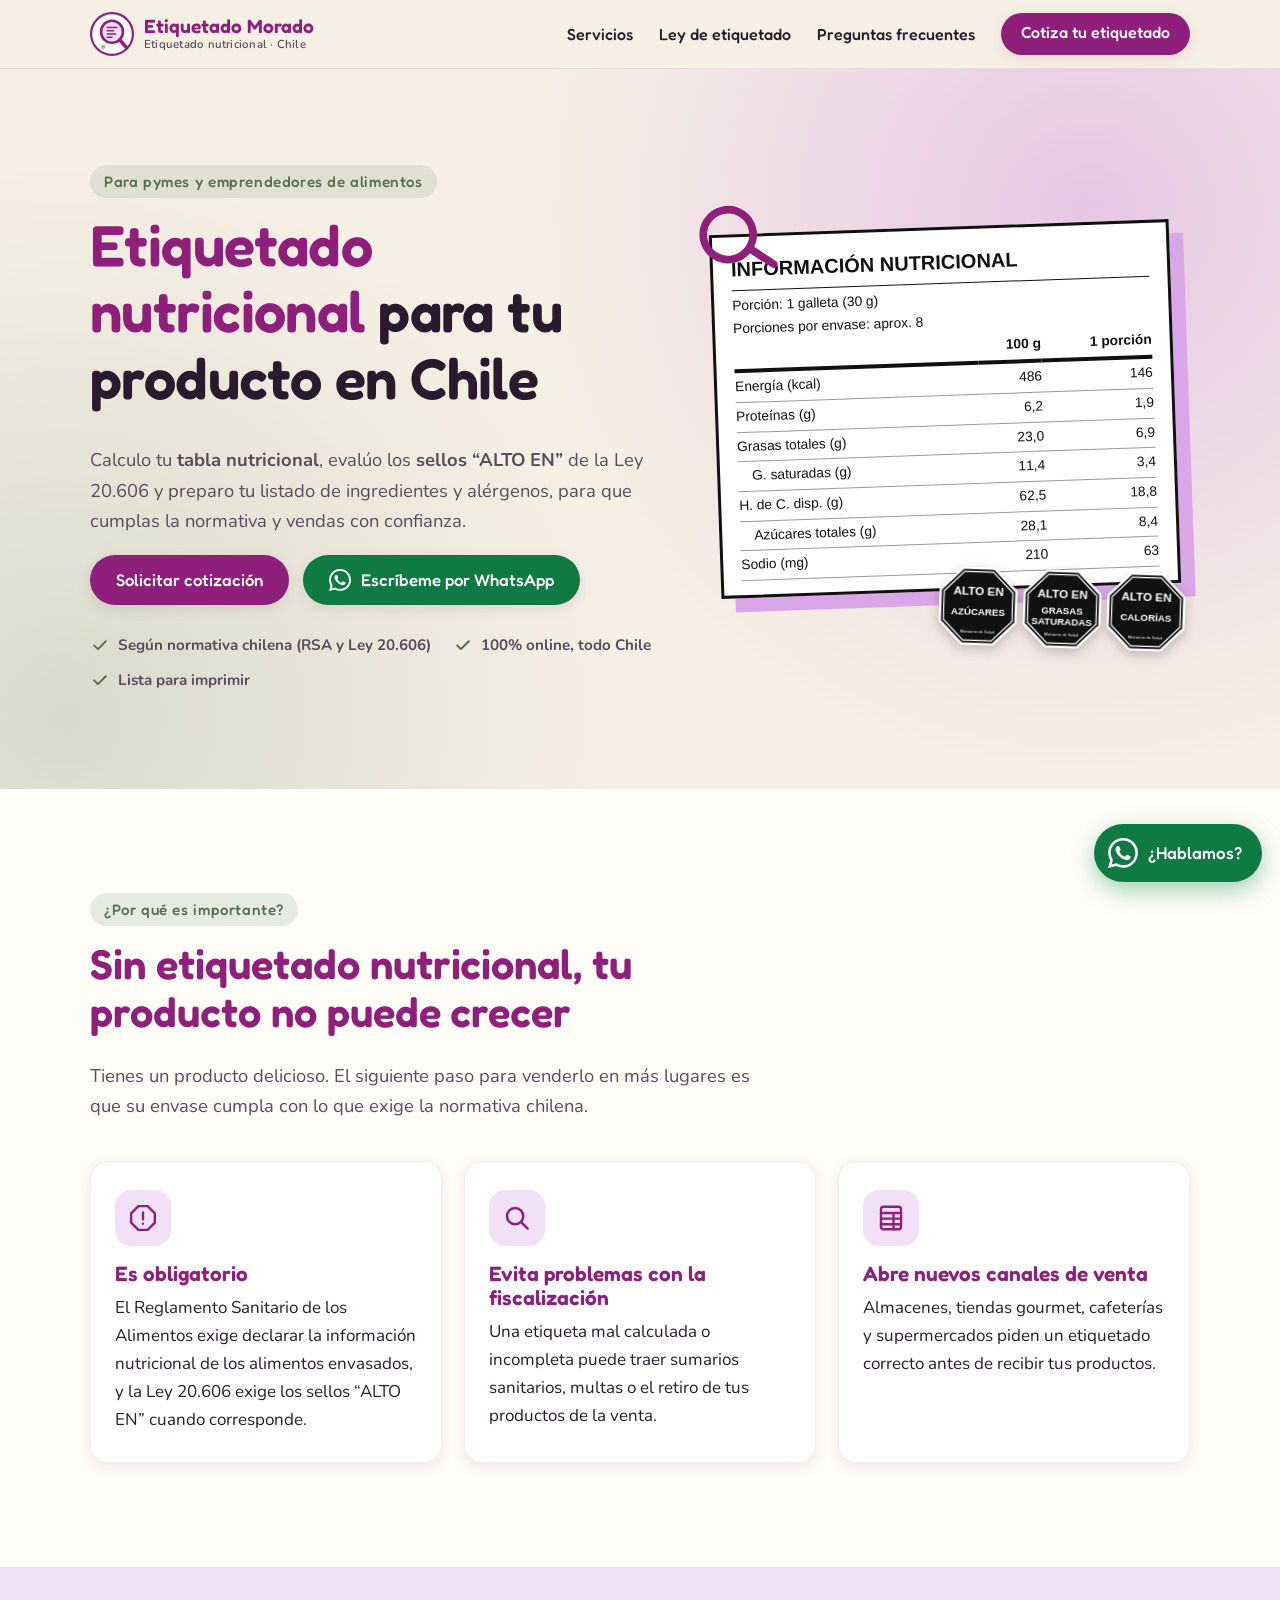
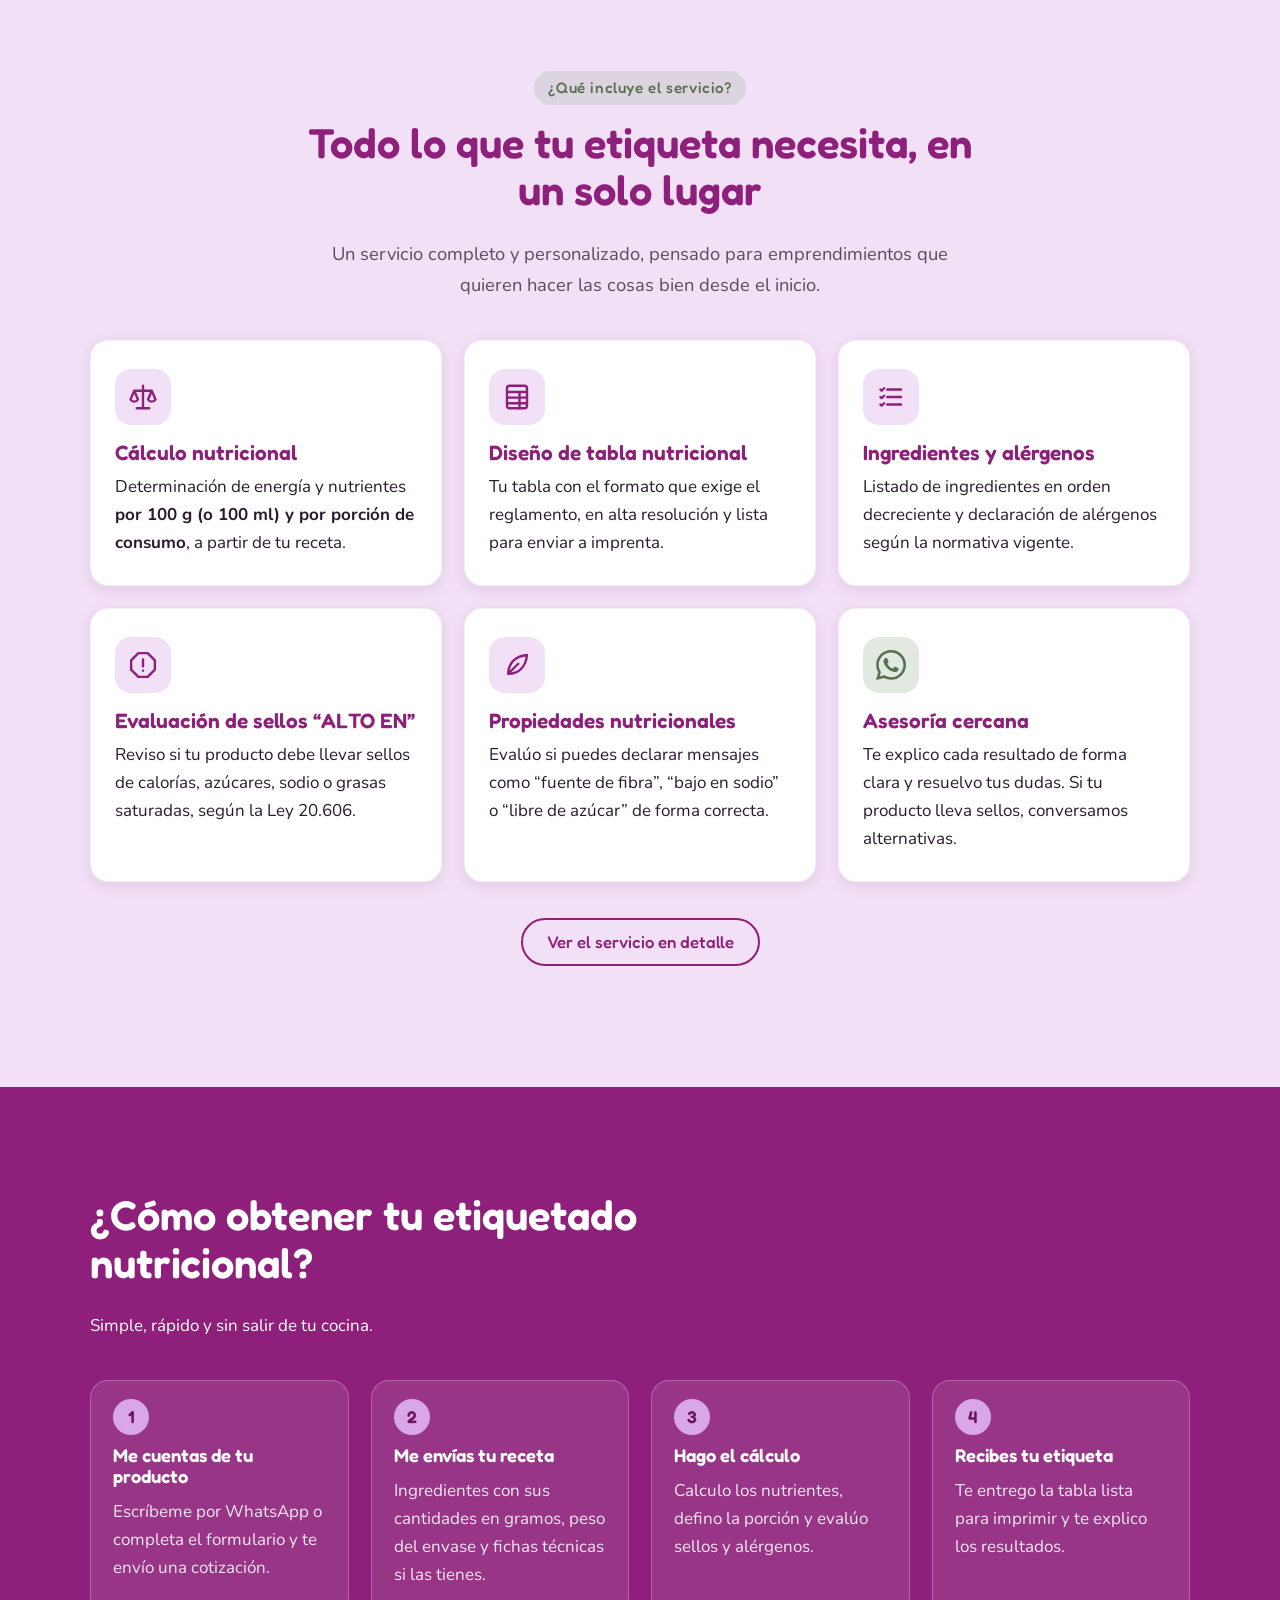
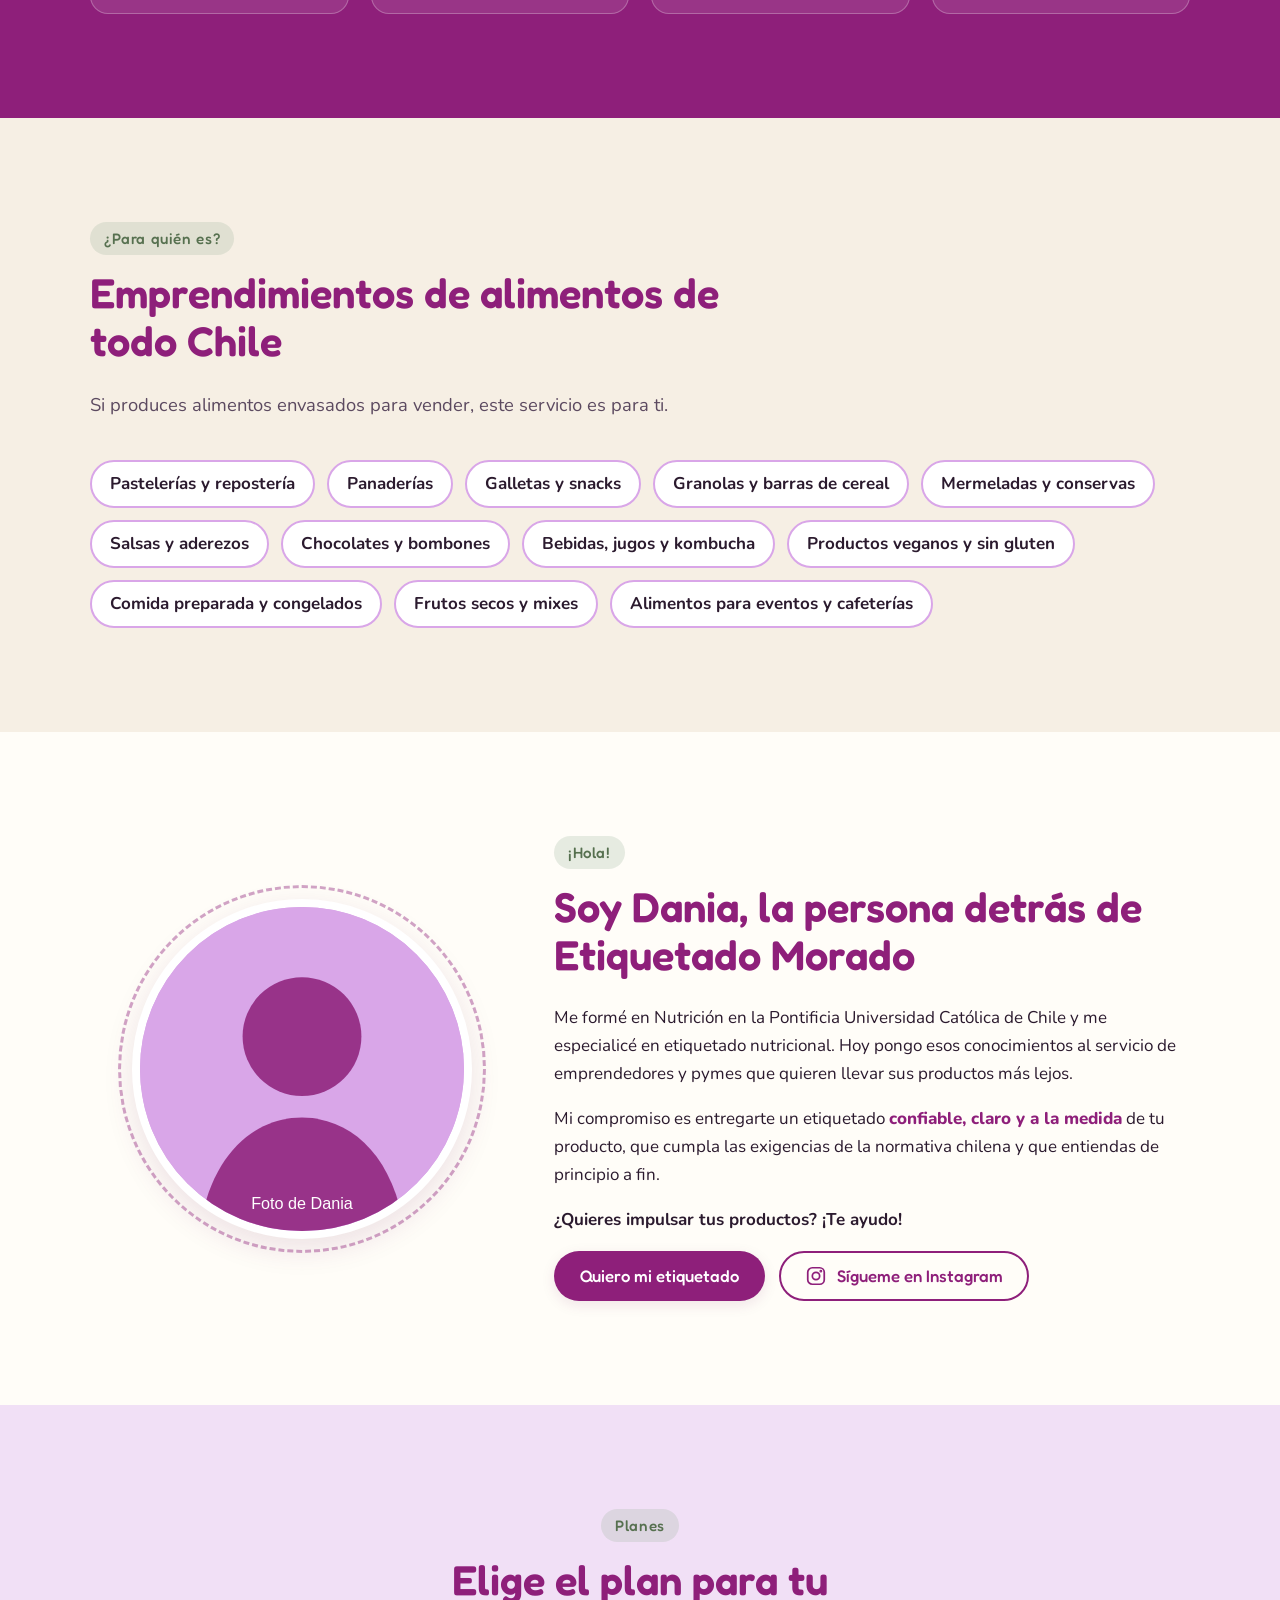
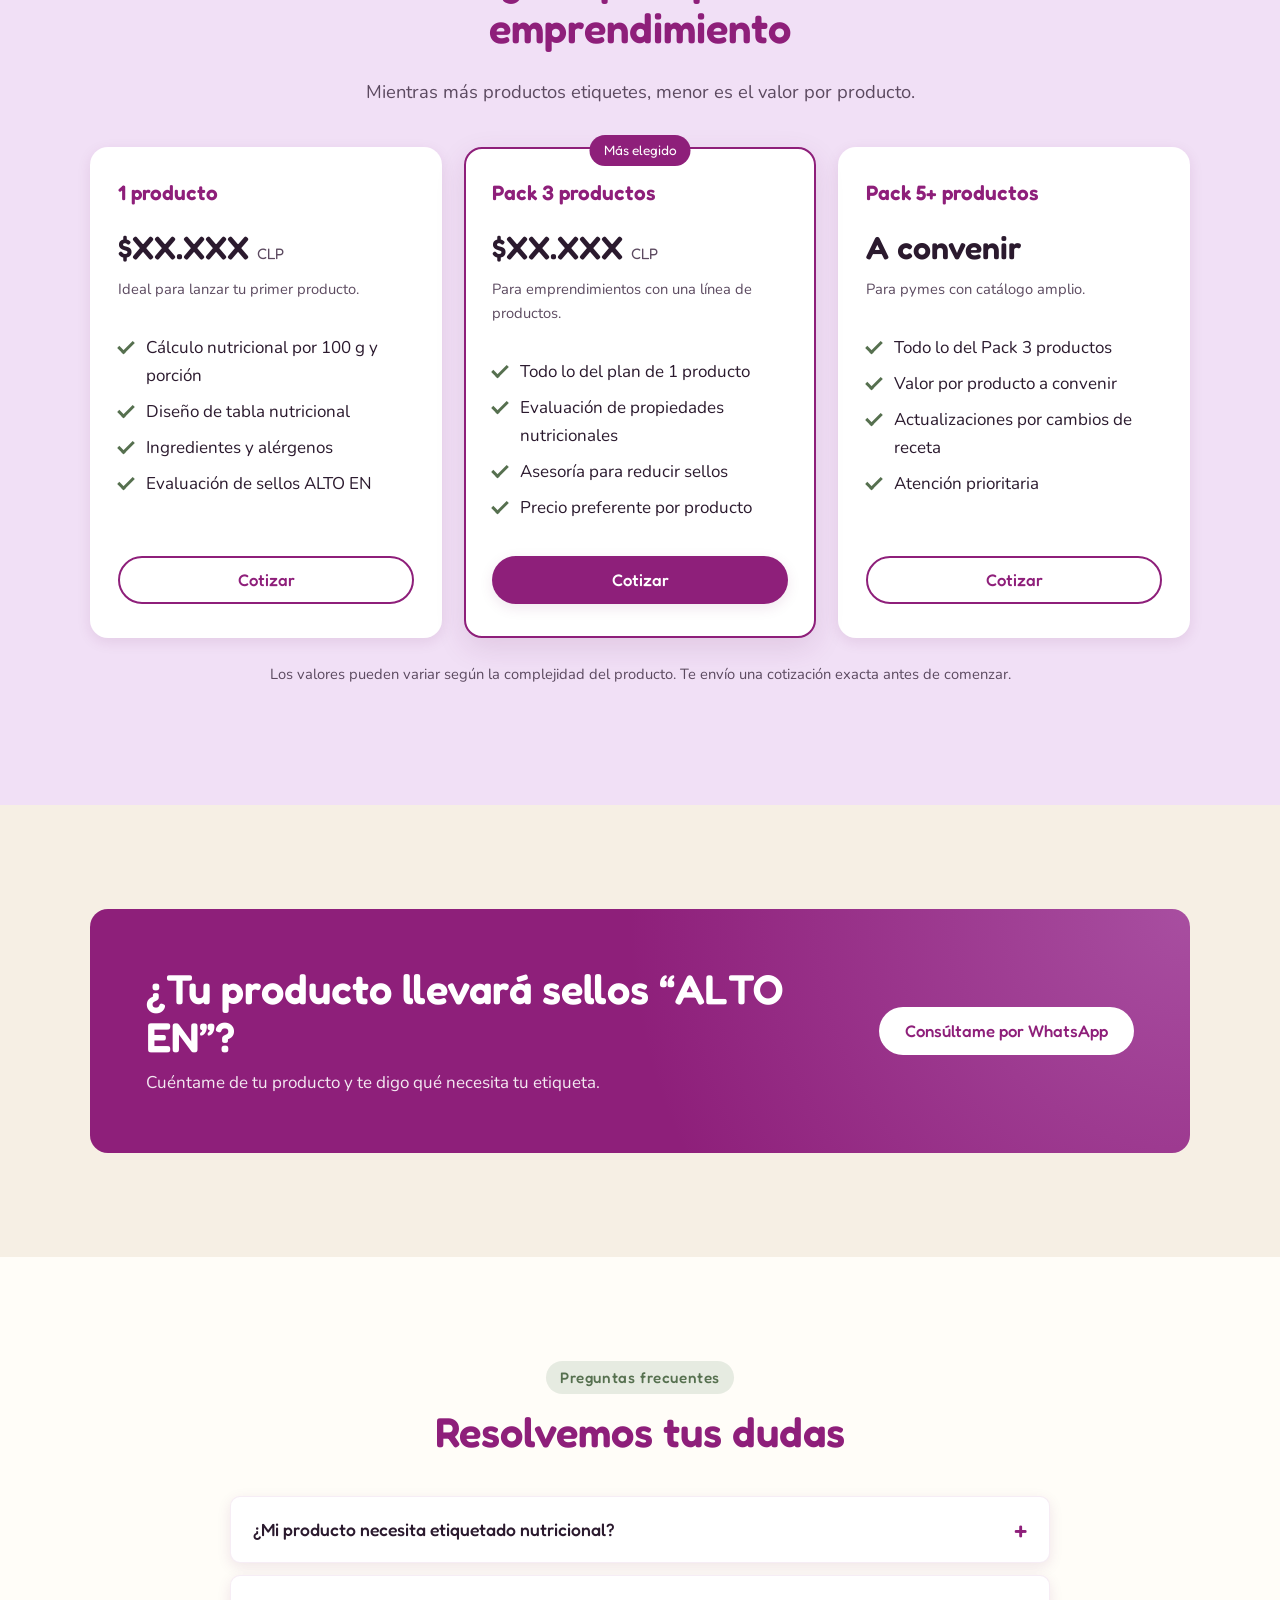
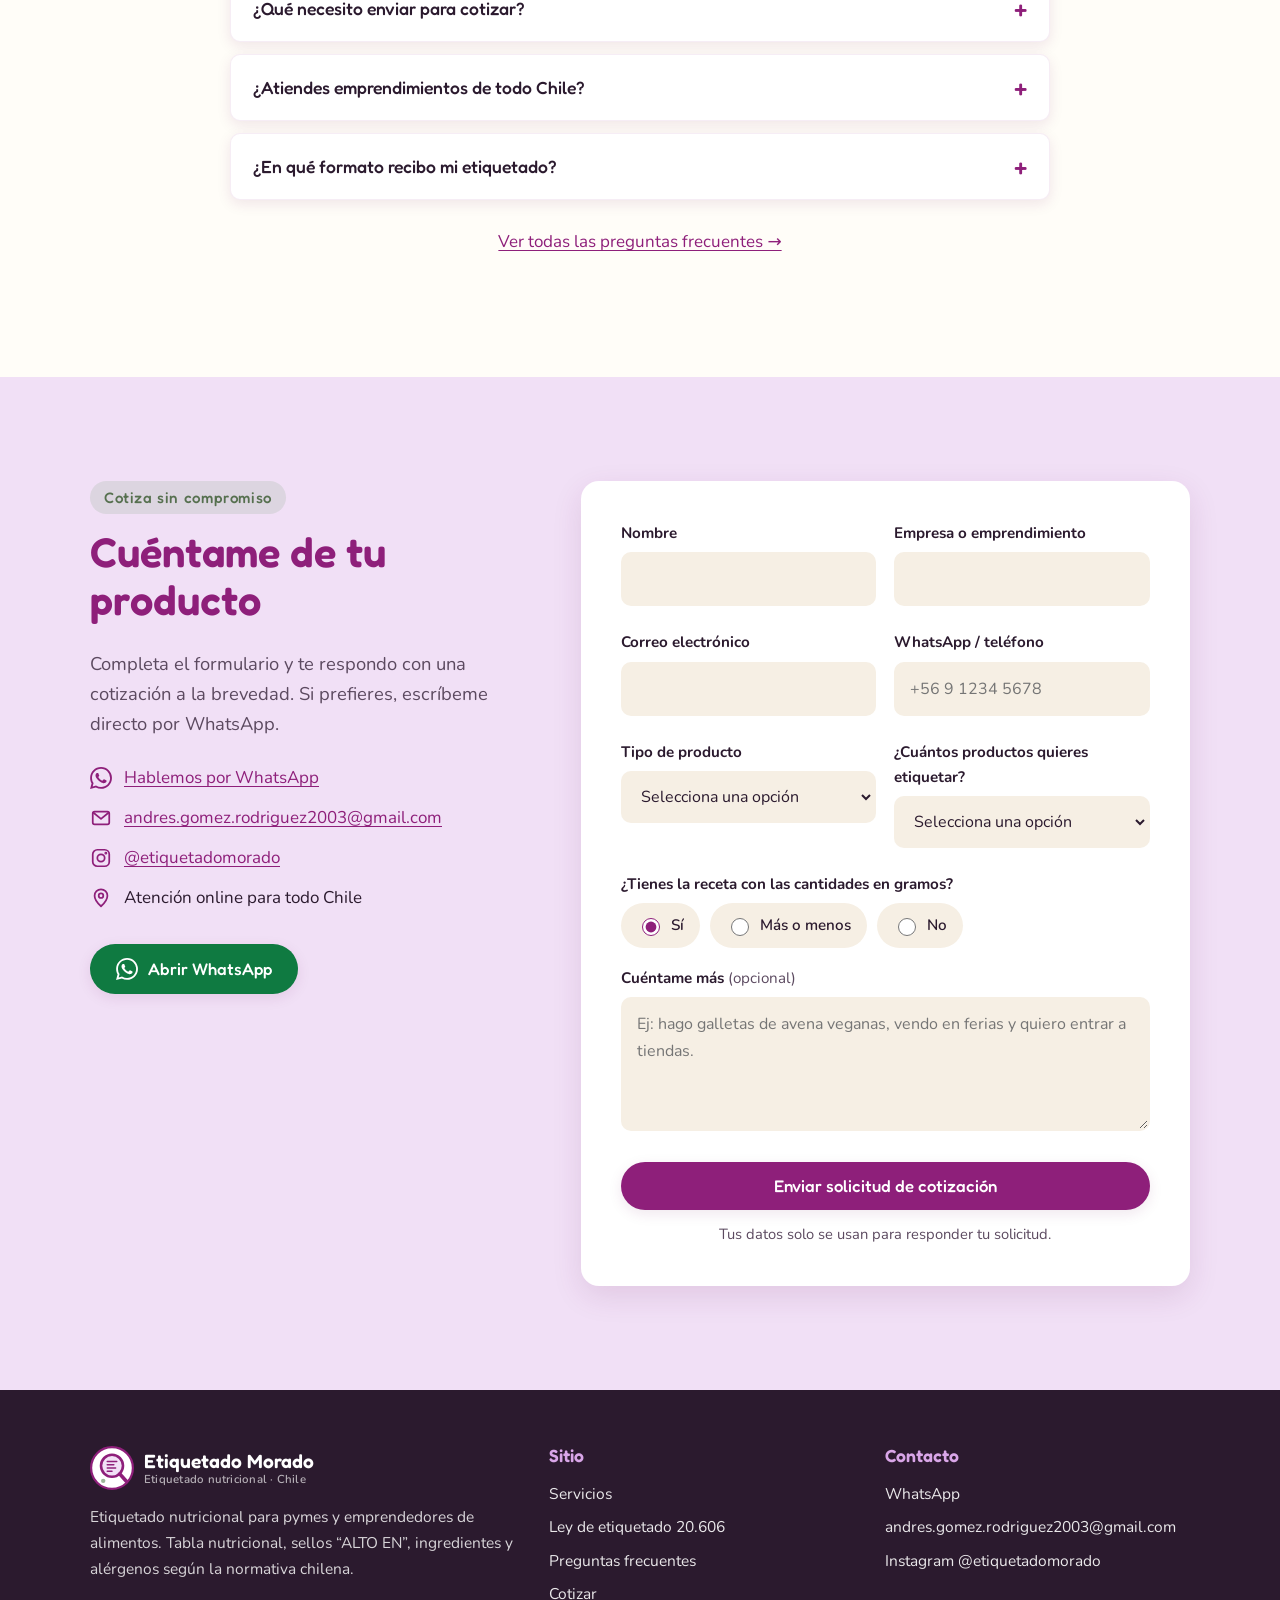
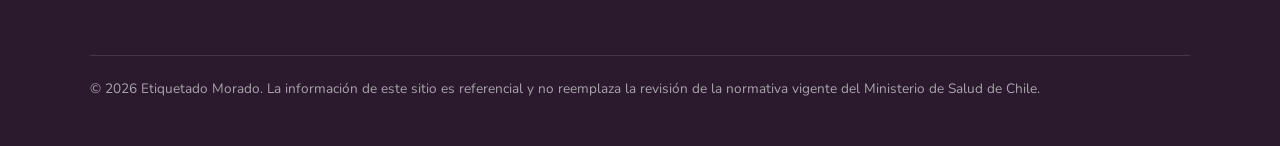
==== commit 306ba745: "Add forms integration for emails and delete calculator" ====
--- a/index.html
+++ b/index.html
@@ -140,7 +140,6 @@
         <ul>
           <li><a href="/servicios/">Servicios</a></li>
           <li><a href="/ley-de-etiquetado/">Ley de etiquetado</a></li>
-          <li><a href="/calculadora-sellos/">Calculadora de sellos</a></li>
           <li><a href="/preguntas-frecuentes/">Preguntas frecuentes</a></li>
           <li><a class="btn btn--primario" href="/#cotizar">Cotiza tu etiquetado</a></li>
         </ul>
@@ -419,9 +418,9 @@
         <div class="cta-banda revelar">
           <div>
             <h2 id="t-calc">¿Tu producto llevará sellos “ALTO EN”?</h2>
-            <p>Revísalo gratis con la calculadora de sellos: ingresa los nutrientes por 100 g o 100 ml y obtén un resultado orientativo al instante.</p>
+            <p>Cuéntame de tu producto y te digo qué necesita tu etiqueta.</p>
           </div>
-          <a class="btn btn--blanco" href="/calculadora-sellos/">Probar la calculadora</a>
+          <a class="btn btn--blanco" href="https://wa.me/56979828311" data-wsp="¡Hola Dania! Quiero saber si mi producto llevaría sellos ALTO EN.">Consúltame por WhatsApp</a>
         </div>
       </div>
     </section>
@@ -477,7 +476,7 @@
         <!-- Envío con Web3Forms (https://web3forms.com). Ver README → "Formulario de contacto". -->
         <form id="form-cotizacion" class="formulario revelar" name="cotizacion" method="POST" action="https://api.web3forms.com/submit" novalidate>
           <!-- TODO: reemplazar por la Access Key de Web3Forms (se obtiene gratis con el correo de Dania) -->
-          <input type="hidden" name="access_key" value="TU_ACCESS_KEY_WEB3FORMS">
+          <input type="hidden" name="access_key" value="8aba79ce-076e-4aed-ba34-f2d3830c78c3">
           <input type="hidden" name="subject" value="Nueva solicitud de cotización desde la web">
           <input type="hidden" name="from_name" value="Web Etiquetado Morado">
           <input type="hidden" name="redirect" value="https://www.etiquetadomorado.cl/gracias/">
@@ -575,7 +574,6 @@
           <ul>
             <li><a href="/servicios/">Servicios</a></li>
             <li><a href="/ley-de-etiquetado/">Ley de etiquetado 20.606</a></li>
-            <li><a href="/calculadora-sellos/">Calculadora de sellos</a></li>
             <li><a href="/preguntas-frecuentes/">Preguntas frecuentes</a></li>
             <li><a href="/#cotizar">Cotizar</a></li>
           </ul>
--- a/css/styles.css
+++ b/css/styles.css
@@ -1257,94 +1257,6 @@
   margin: 1.4em 0;
 }
 
-/* ---------- Calculadora ---------- */
-
-.calc {
-  display: grid;
-  gap: 32px;
-}
-
-@media (min-width: 960px) {
-  .calc {
-    grid-template-columns: 1fr 1fr;
-    align-items: start;
-  }
-}
-
-.calc__resultado {
-  background: var(--blanco);
-  border-radius: var(--radio);
-  padding: clamp(24px, 4vw, 36px);
-  box-shadow: var(--sombra);
-  min-height: 280px;
-}
-
-.calc__sellos {
-  display: flex;
-  flex-wrap: wrap;
-  gap: 14px;
-  margin: 18px 0;
-}
-
-.calc__sellos .sello {
-  width: 104px;
-  animation: aparecer 0.35s ease both;
-}
-
-.calc__ok {
-  display: flex;
-  align-items: center;
-  gap: 14px;
-  background: rgba(157, 181, 154, 0.25);
-  border-radius: var(--radio-sm);
-  padding: 16px 18px;
-  font-weight: 700;
-  color: var(--salvia-oscuro);
-  margin: 18px 0;
-}
-
-.calc__ok svg {
-  width: 36px;
-  height: 36px;
-  flex-shrink: 0;
-}
-
-.calc__detalle {
-  list-style: none;
-  padding: 0;
-  margin: 0 0 20px;
-}
-
-.calc__detalle li {
-  display: flex;
-  justify-content: space-between;
-  gap: 12px;
-  padding: 10px 0;
-  border-bottom: 1px dashed #e4d4e8;
-  font-size: 0.97rem;
-}
-
-.calc__detalle .excede {
-  color: #a3171f;
-  font-weight: 800;
-}
-
-.calc__detalle .cumple {
-  color: var(--salvia-oscuro);
-  font-weight: 700;
-}
-
-@keyframes aparecer {
-  from {
-    opacity: 0;
-    transform: scale(0.7) rotate(-8deg);
-  }
-  to {
-    opacity: 1;
-    transform: none;
-  }
-}
-
 /* ---------- Gracias / 404 ---------- */
 
 .centrado {
